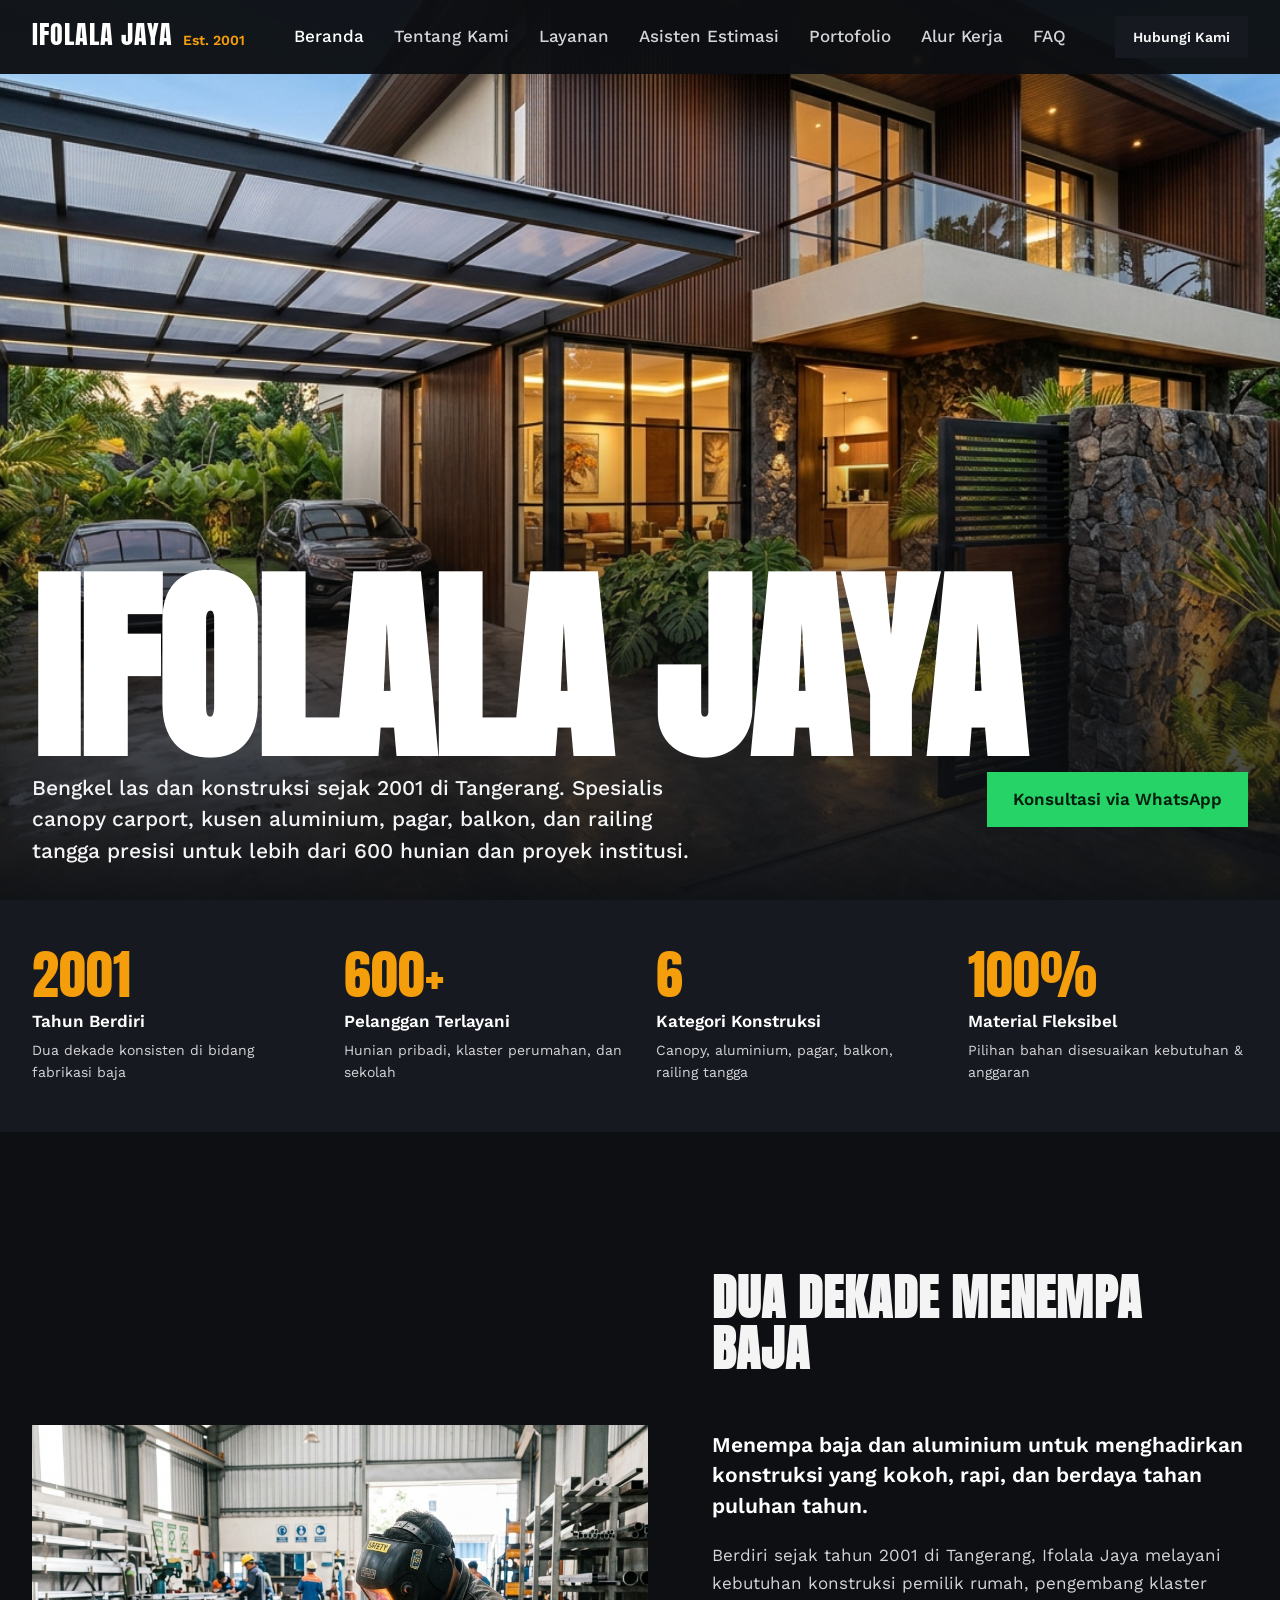
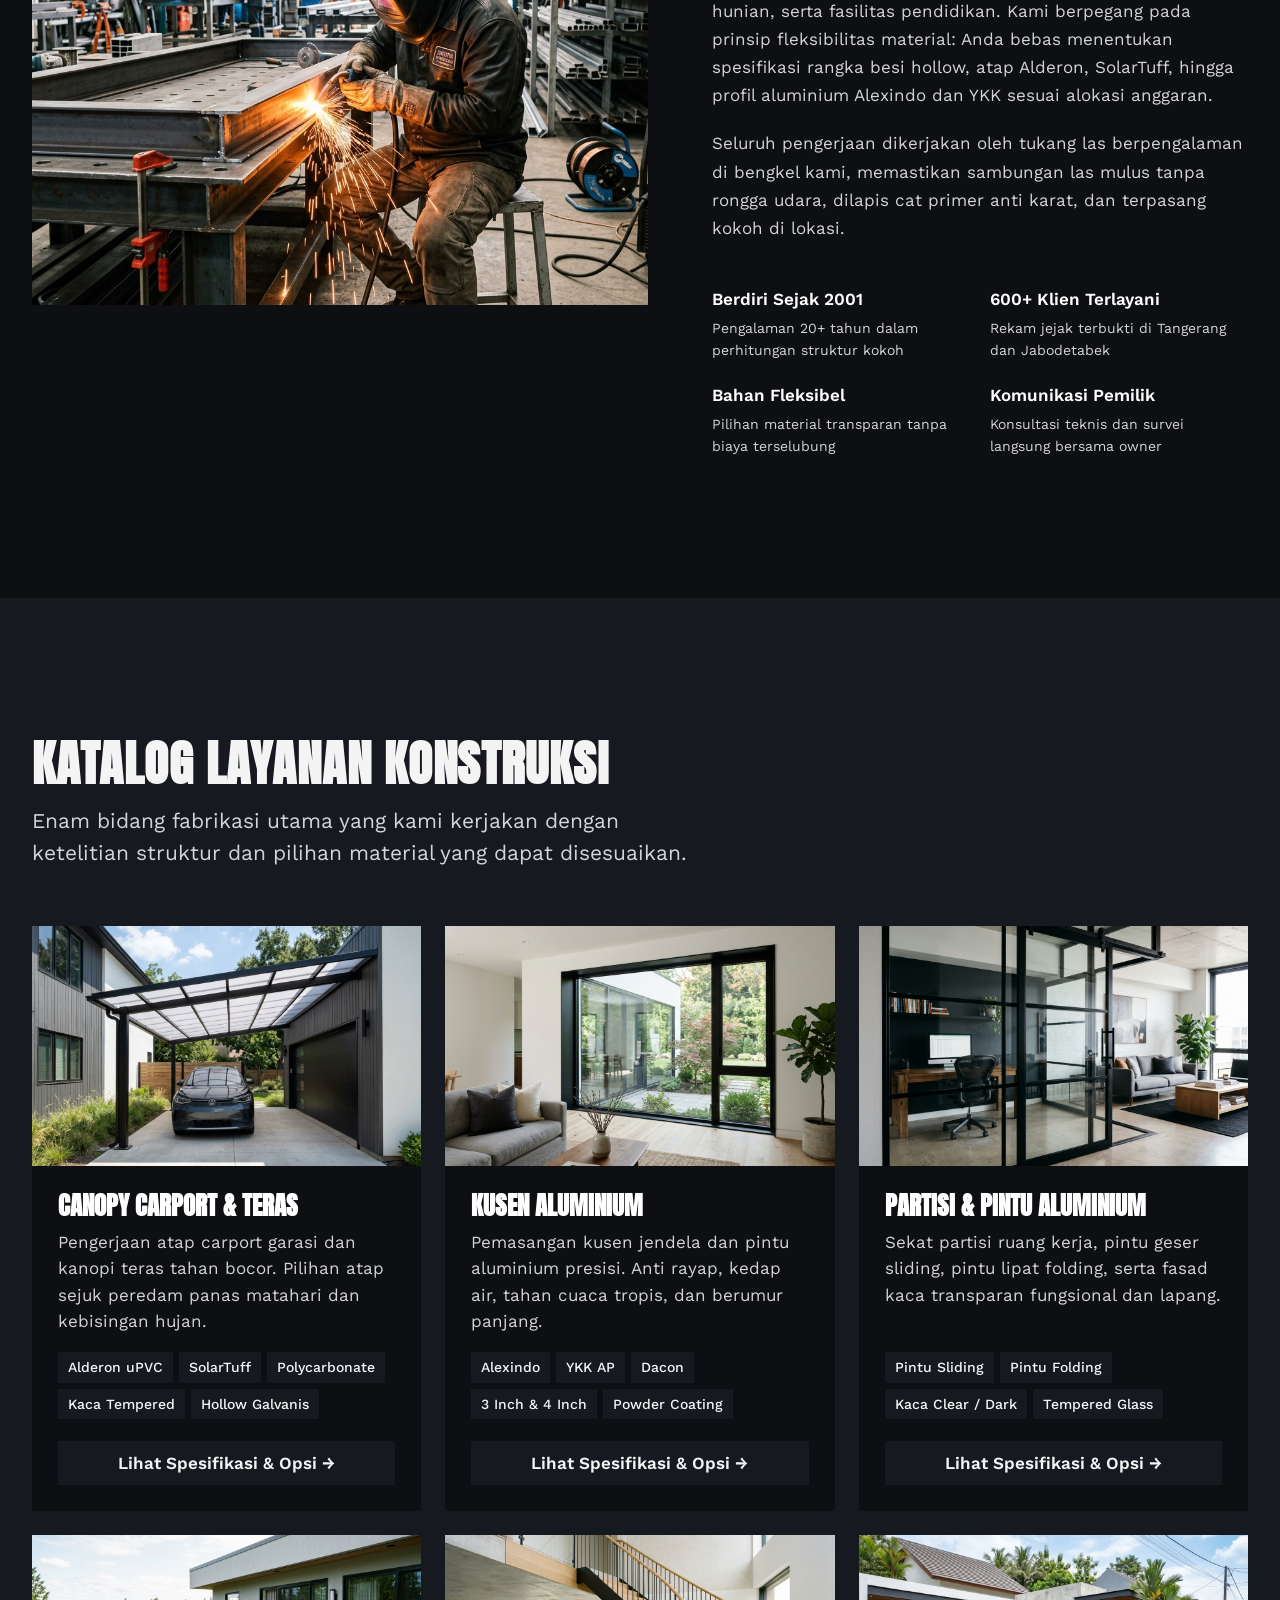
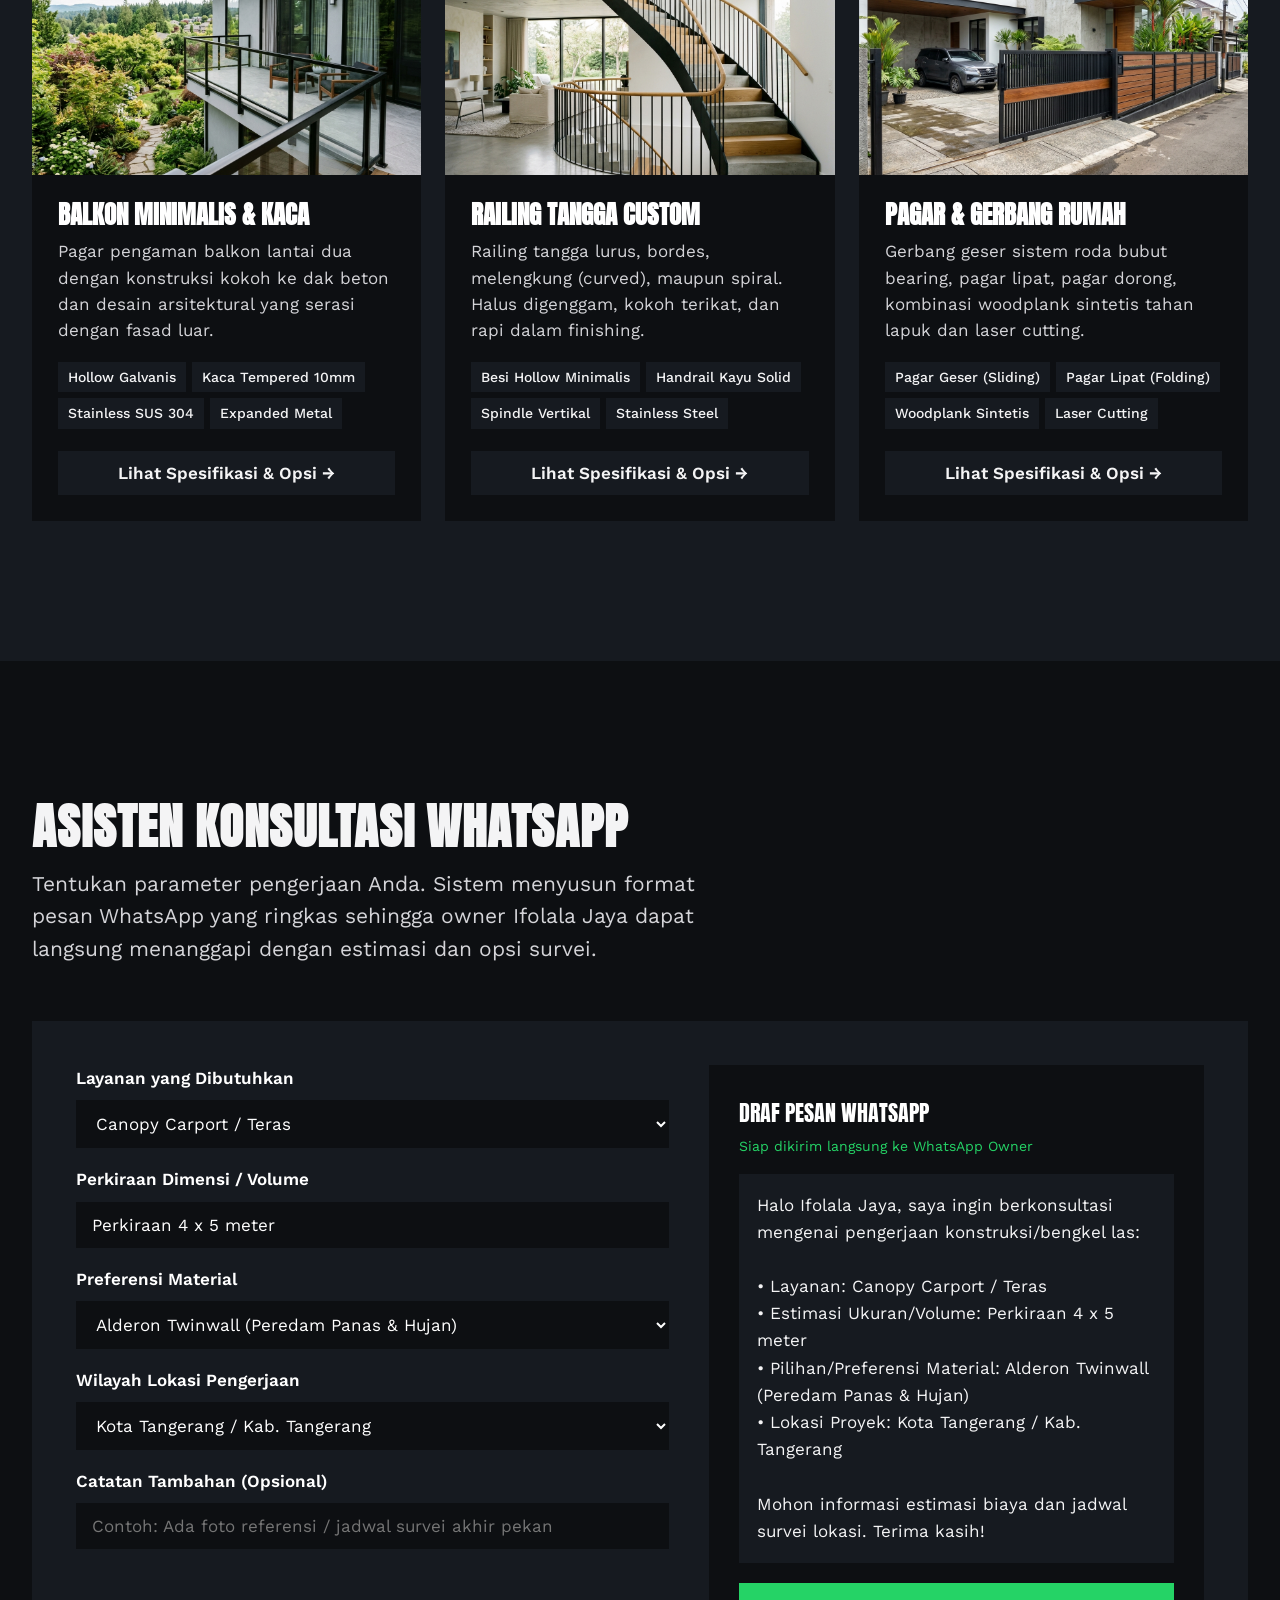
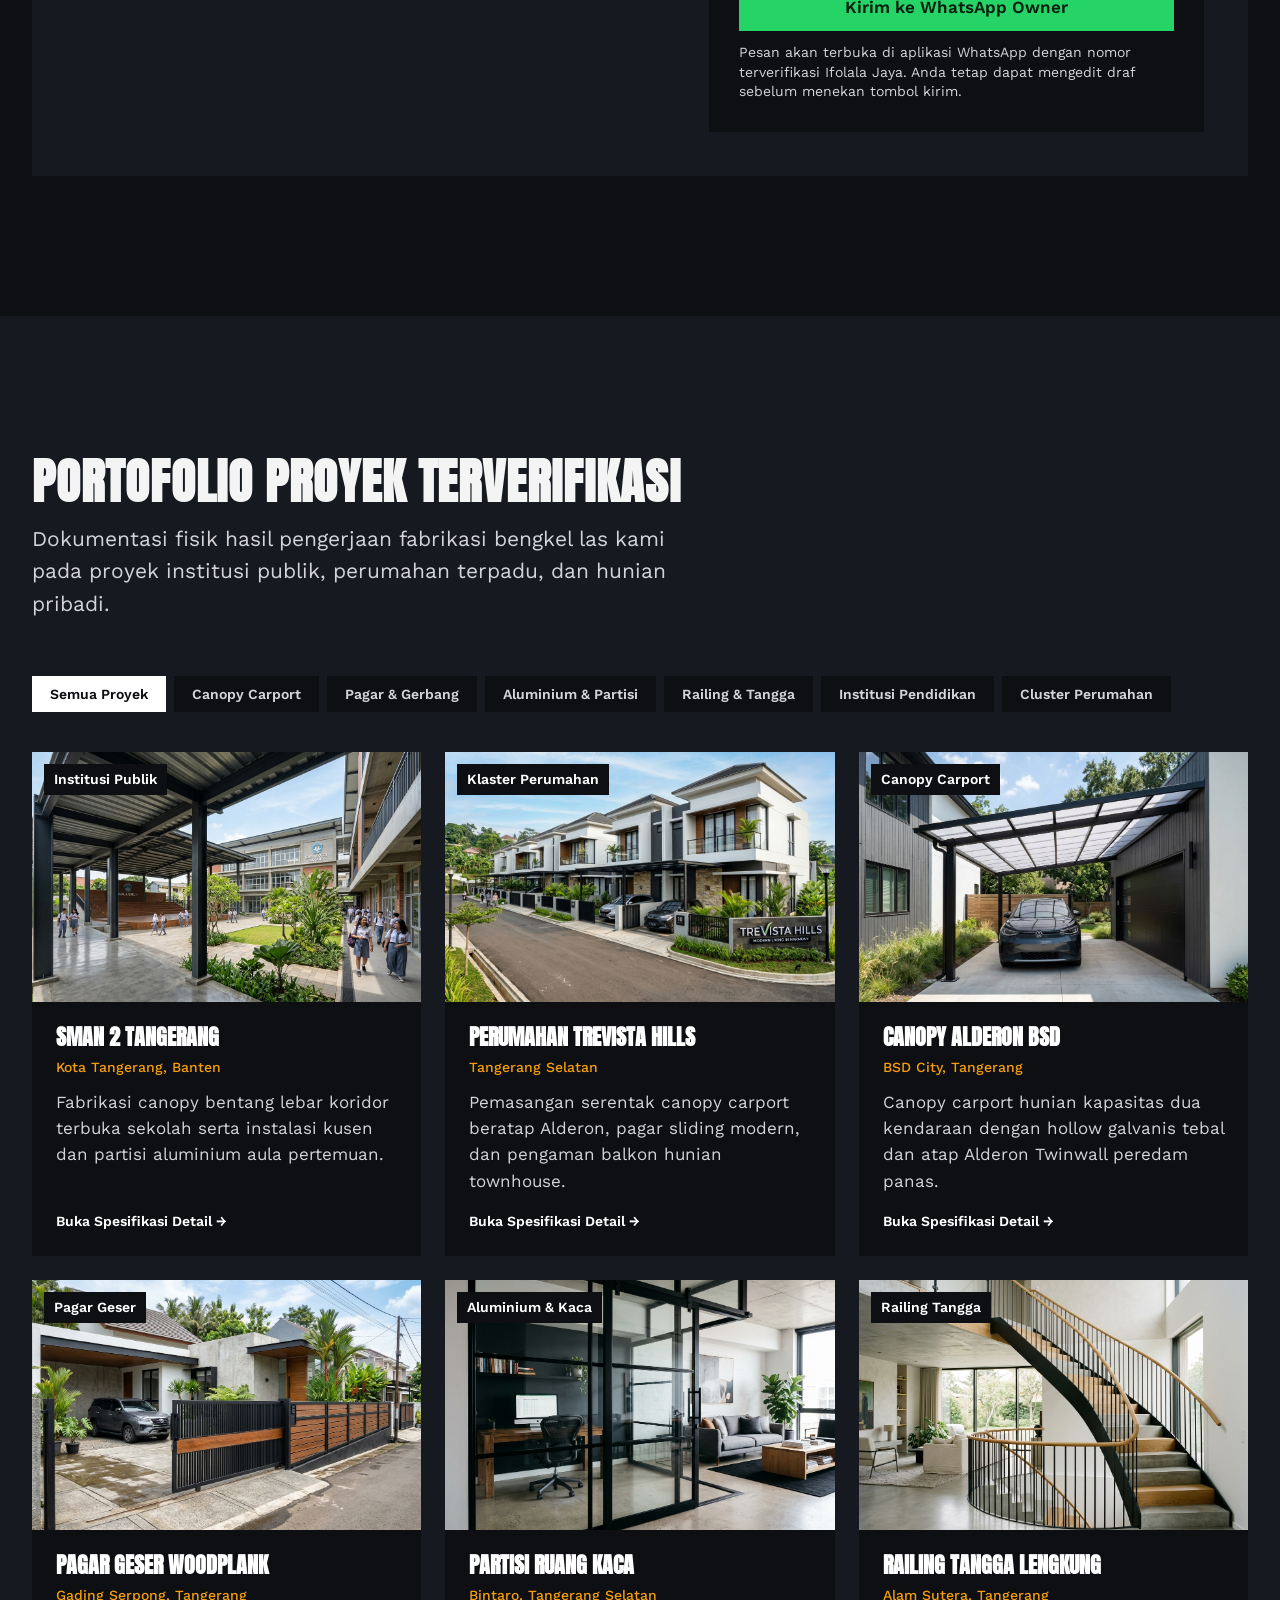
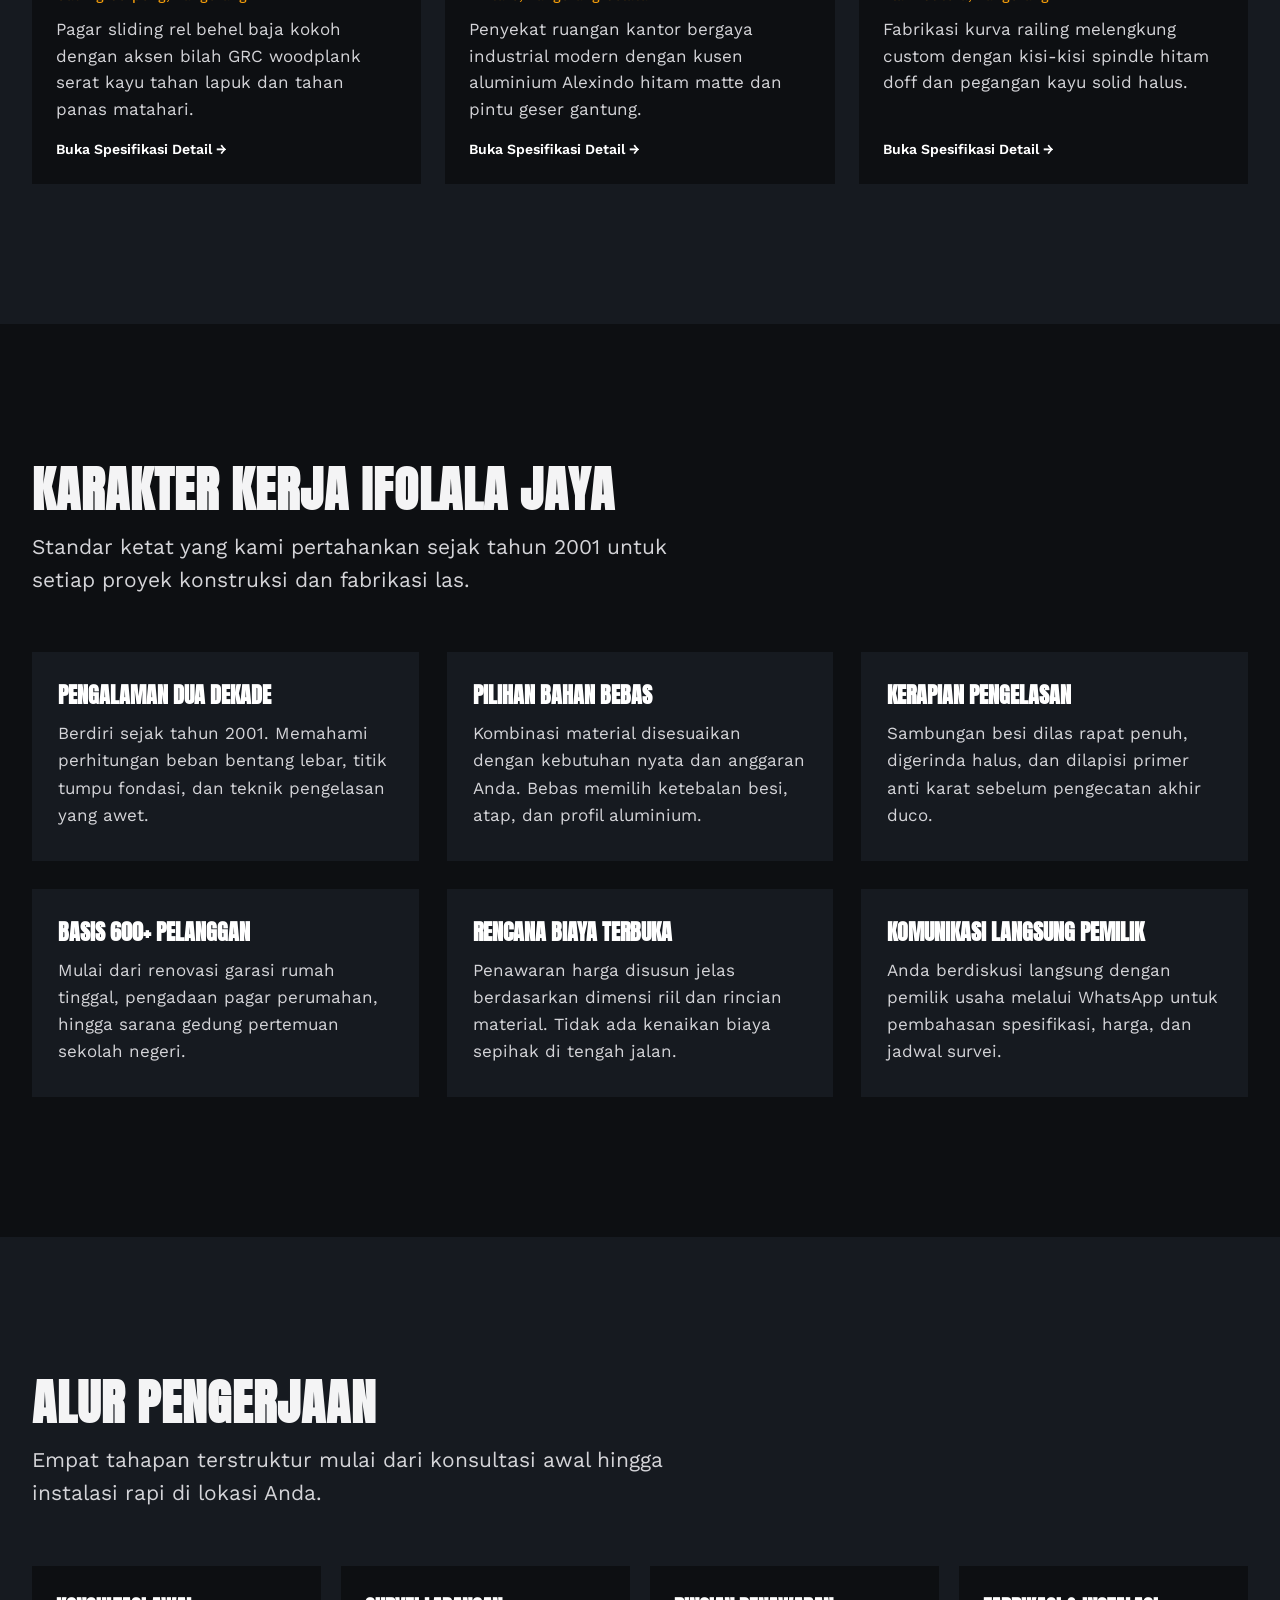
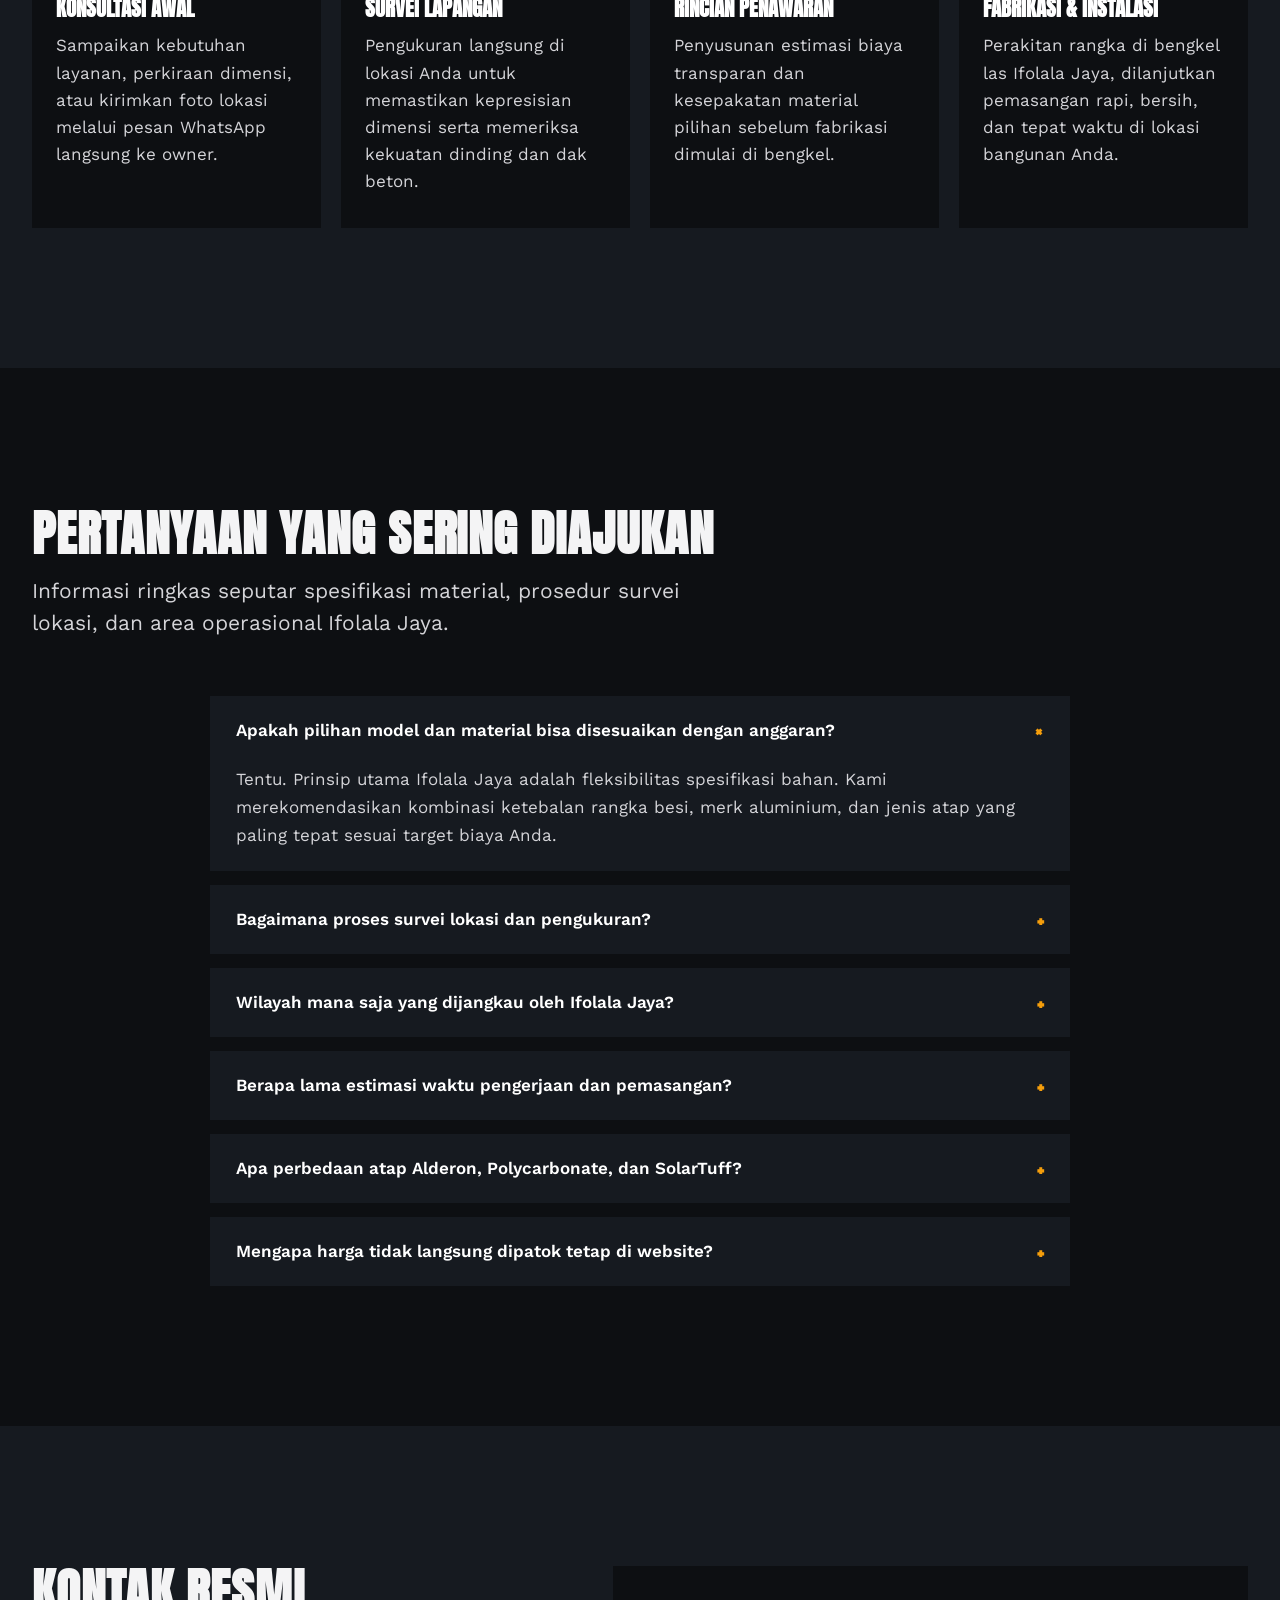
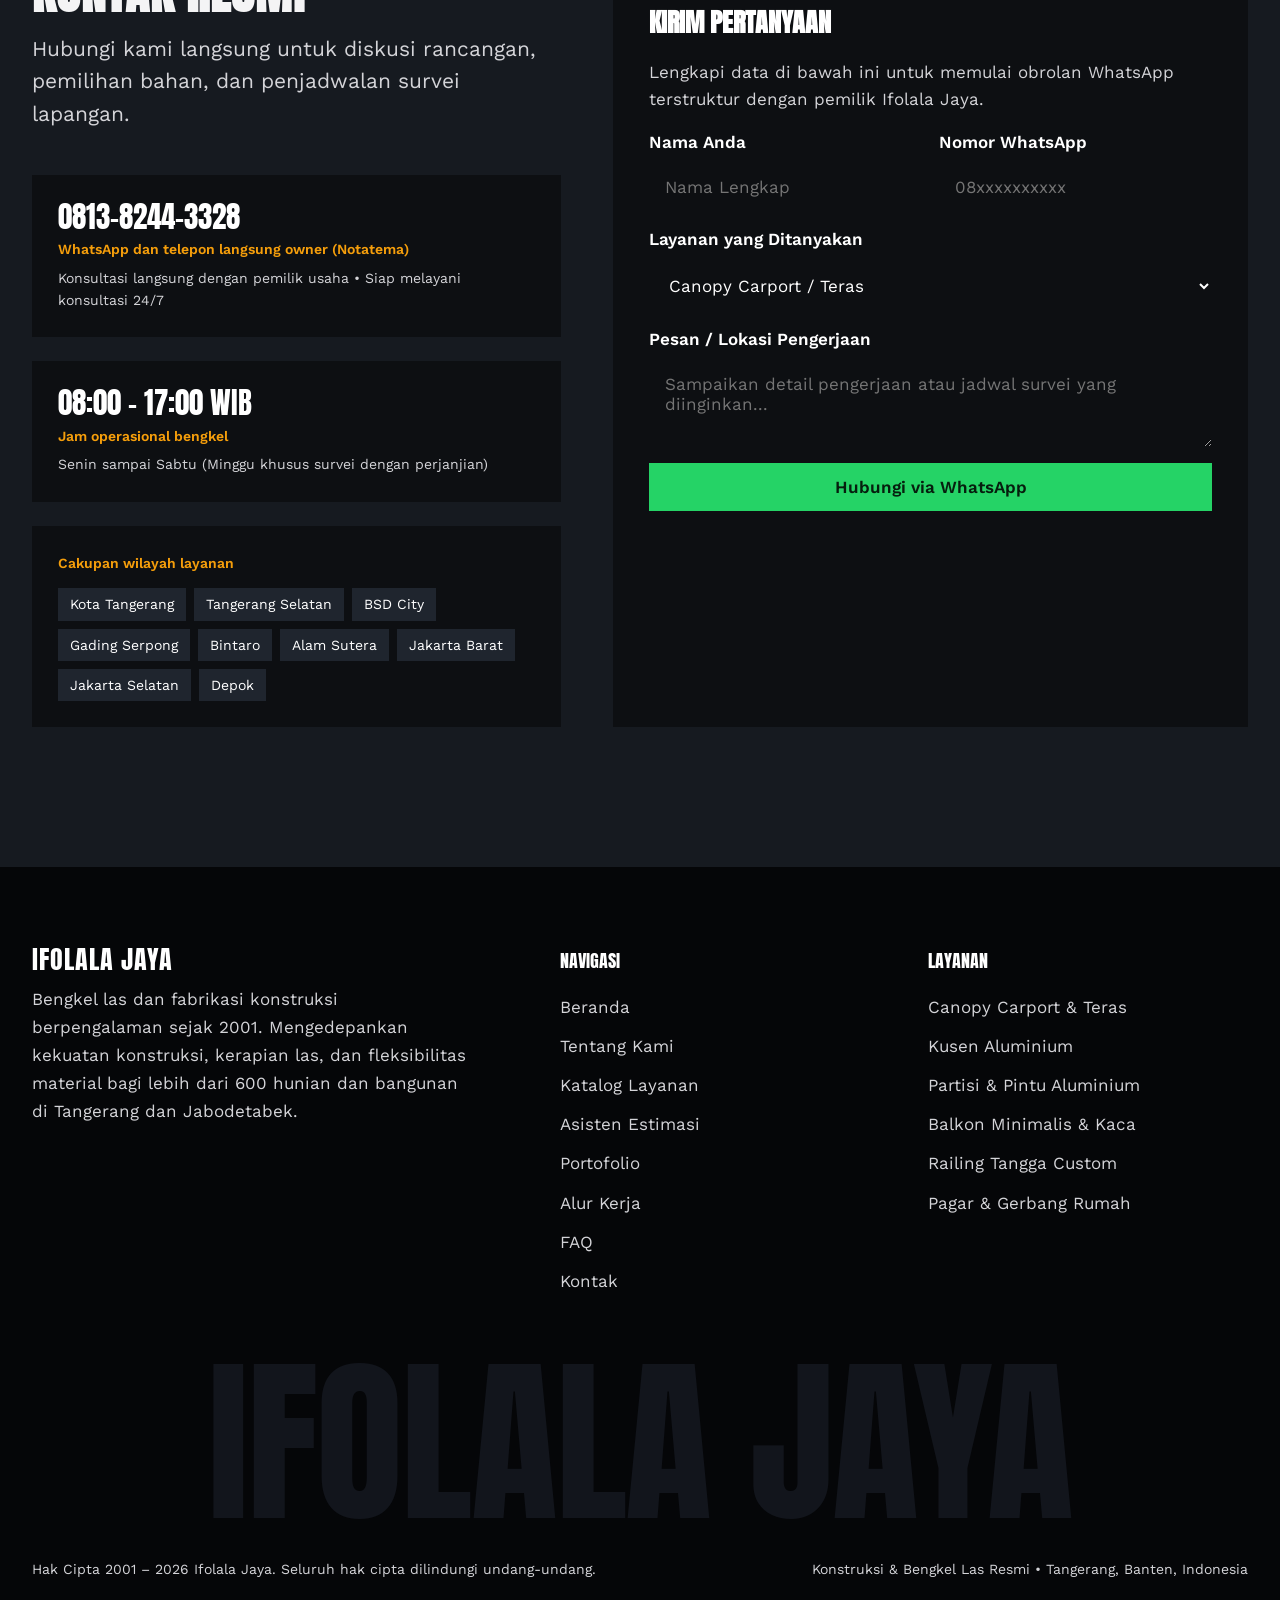
==== index.html @ 875342b7 "initial commit" ====
<!DOCTYPE html>
<html lang="id">
<head>
  <meta charset="UTF-8">
  <meta name="viewport" content="width=device-width, initial-scale=1.0">
  <title>Ifolala Jaya — Jasa Konstruksi & Bengkel Las Profesional sejak 2001</title>
  
  <!-- SEO Meta Tags -->
  <meta name="description" content="Ifolala Jaya: Bengkel las dan konstruksi sejak 2001 di Tangerang dan Jabodetabek. Melayani pembuatan canopy, kusen & partisi aluminium, pagar, balkon, dan railing tangga. 600+ klien puas. Konsultasi WhatsApp langsung ke owner.">
  <meta name="keywords" content="jasa bengkel las, jasa pembuatan canopy, jasa pagar besi, kusen aluminium, partisi aluminium, railing tangga, balkon minimalis, bengkel las tangerang, bengkel las jakarta, canopy alderon, ifolala jaya">
  <meta name="author" content="Ifolala Jaya">
  <meta name="robots" content="index, follow">
  <link rel="canonical" href="https://ifolalajaya.com/">

  <!-- Open Graph -->
  <meta property="og:type" content="website">
  <meta property="og:url" content="https://ifolalajaya.com/">
  <meta property="og:title" content="Ifolala Jaya — Konstruksi & Bengkel Las sejak 2001">
  <meta property="og:description" content="Solusi konstruksi dan bengkel las presisi. Canopy, aluminium, pagar, balkon, & railing tangga. Telah melayani 600+ pelanggan.">
  <meta property="og:image" content="assets/images/hero.jpg">

  <!-- Twitter -->
  <meta property="twitter:card" content="summary_large_image">
  <meta property="twitter:url" content="https://ifolalajaya.com/">
  <meta property="twitter:title" content="Ifolala Jaya — Konstruksi & Bengkel Las">
  <meta property="twitter:description" content="Spesialis Canopy, Aluminium, Pagar, Balkon, & Railing Tangga. Pengalaman 20+ tahun.">
  <meta property="twitter:image" content="assets/images/hero.jpg">

  <!-- Typography & Styles -->
  <link rel="preconnect" href="https://fonts.googleapis.com">
  <link rel="preconnect" href="https://fonts.gstatic.com" crossorigin>
  <link href="https://fonts.googleapis.com/css2?family=Anton&family=Work+Sans:wght@400;500;600;700&display=swap" rel="stylesheet">
  <link rel="stylesheet" href="css/style.css">

  <!-- Structured Data (JSON-LD LocalBusiness) -->
  <script type="application/ld+json">
  {
    "@context": "https://schema.org",
    "@type": "HomeAndConstructionBusiness",
    "name": "Ifolala Jaya",
    "image": "https://ifolalajaya.com/assets/images/hero.jpg",
    "description": "Jasa konstruksi dan fabrikasi bengkel las terpercaya sejak 2001. Spesialis canopy, kusen aluminium, partisi kaca, balkon, railing tangga, dan pagar.",
    "foundingDate": "2001",
    "telephone": "+6281290902001",
    "priceRange": "$$",
    "address": {
      "@type": "PostalAddress",
      "addressLocality": "Tangerang",
      "addressRegion": "Banten",
      "addressCountry": "ID"
    },
    "geo": {
      "@type": "GeoCoordinates",
      "latitude": -6.178306,
      "longitude": 106.631889
    },
    "openingHoursSpecification": [
      {
        "@type": "OpeningHoursSpecification",
        "dayOfWeek": ["Monday", "Tuesday", "Wednesday", "Thursday", "Friday", "Saturday"],
        "opens": "08:00",
        "closes": "17:00"
      }
    ],
    "areaServed": [
      "Tangerang", "Tangerang Selatan", "Jakarta Barat", "Jakarta Selatan", "Depok", "Jabodetabek"
    ],
    "aggregateRating": {
      "@type": "AggregateRating",
      "ratingValue": "4.9",
      "reviewCount": "600"
    }
  }
  </script>
</head>
<body>

  <!-- =================================================================
       HEADER & NAVIGATION
       ================================================================= -->
  <header class="site-header" id="site-header">
    <div class="container header-inner">
      
      <a href="#beranda" class="brand" aria-label="Ifolala Jaya">
        <span class="brand-title">IFOLALA JAYA</span>
        <span class="brand-meta">Est. 2001</span>
      </a>

      <nav class="main-nav" id="main-nav" aria-label="Navigasi Utama">
        <a href="#beranda" class="nav-item active">Beranda</a>
        <a href="#tentang-kami" class="nav-item">Tentang Kami</a>
        <a href="#layanan" class="nav-item">Layanan</a>
        <a href="#kalkulator" class="nav-item">Asisten Estimasi</a>
        <a href="#portofolio" class="nav-item">Portofolio</a>
        <a href="#alur-kerja" class="nav-item">Alur Kerja</a>
        <a href="#faq" class="nav-item">FAQ</a>
        <!-- <a href="#kontak" class="nav-item">Kontak</a> -->
      </nav>

      <div class="nav-actions">
        <a href="#kontak" class="btn btn-surface btn-sm nav-contact-btn">
          Hubungi Kami
        </a>

        <button class="menu-toggle" id="menu-toggle" aria-label="Buka Menu" aria-expanded="false">
          <svg width="24" height="24" viewBox="0 0 24 24" fill="none" stroke="currentColor" stroke-width="2.2" stroke-linecap="round" stroke-linejoin="round">
            <line x1="3" y1="12" x2="21" y2="12"></line>
            <line x1="3" y1="6" x2="21" y2="6"></line>
            <line x1="3" y1="18" x2="21" y2="18"></line>
          </svg>
        </button>
      </div>

    </div>
  </header>

  <!-- =================================================================
       HERO SECTION: THE NAME AS A MONUMENT
       ================================================================= -->
  <section class="hero-stage" id="beranda">
    <div class="hero-background-media">
      <img src="assets/images/hero.jpg" alt="Konstruksi Canopy dan Aluminium Ifolala Jaya" width="1440" height="900">
    </div>
    
    <div class="hero-scrim"></div>

    <div class="container hero-content">
      <h1 class="hero-monument-title">
        IFOLALA JAYA
      </h1>

      <div class="hero-meta-row">
        <p class="hero-statement">
          Bengkel las dan konstruksi sejak 2001 di Tangerang. Spesialis canopy carport, kusen aluminium, pagar, balkon, dan railing tangga presisi untuk lebih dari 600 hunian dan proyek institusi.
        </p>

        <a href="#" class="btn btn-wa" data-wa-trigger data-wa-source="Hero Monument CTA" data-wa-message="Halo Ifolala Jaya, saya ingin konsultasi pengerjaan bengkel las dan konstruksi untuk hunian/bangunan saya.">
          Konsultasi via WhatsApp
        </a>
      </div>
    </div>
  </section>

  <!-- =================================================================
       FACTS STRIP
       ================================================================= -->
  <section class="facts-strip" aria-label="Fakta Pengalaman">
    <div class="container">
      <div class="facts-grid">
        <div class="fact-card">
          <span class="fact-figure" data-target="2001" data-type="year">2001</span>
          <span class="fact-title">Tahun Berdiri</span>
          <span class="fact-note">Dua dekade konsisten di bidang fabrikasi baja</span>
        </div>
        <div class="fact-card">
          <span class="fact-figure" data-target="600" data-suffix="+">600+</span>
          <span class="fact-title">Pelanggan Terlayani</span>
          <span class="fact-note">Hunian pribadi, klaster perumahan, dan sekolah</span>
        </div>
        <div class="fact-card">
          <span class="fact-figure" data-target="6">6</span>
          <span class="fact-title">Kategori Konstruksi</span>
          <span class="fact-note">Canopy, aluminium, pagar, balkon, railing tangga</span>
        </div>
        <div class="fact-card">
          <span class="fact-figure" data-target="100" data-suffix="%">100%</span>
          <span class="fact-title">Material Fleksibel</span>
          <span class="fact-note">Pilihan bahan disesuaikan kebutuhan & anggaran</span>
        </div>
      </div>
    </div>
  </section>

  <!-- =================================================================
       ABOUT US SECTION
       ================================================================= -->
  <section class="about-section section-space" id="tentang-kami">
    <div class="container">
      
      <div class="about-columns">
        <div class="about-photo-wrapper">
          <img src="assets/images/workshop.jpg" alt="Bengkel Las Ifolala Jaya, Tangerang" loading="lazy" width="600" height="480">
        </div>

        <div class="about-text-column">
          <div class="section-head" style="margin-bottom: 20px;">
            <h2 class="section-title">Dua Dekade Menempa Baja</h2>
          </div>

          <p class="lead-paragraph">
            Menempa baja dan aluminium untuk menghadirkan konstruksi yang kokoh, rapi, dan berdaya tahan puluhan tahun.
          </p>

          <p class="body-paragraph">
            Berdiri sejak tahun 2001 di Tangerang, Ifolala Jaya melayani kebutuhan konstruksi pemilik rumah, pengembang klaster hunian, serta fasilitas pendidikan. Kami berpegang pada prinsip fleksibilitas material: Anda bebas menentukan spesifikasi rangka besi hollow, atap Alderon, SolarTuff, hingga profil aluminium Alexindo dan YKK sesuai alokasi anggaran.
          </p>

          <p class="body-paragraph">
            Seluruh pengerjaan dikerjakan oleh tukang las berpengalaman di bengkel kami, memastikan sambungan las mulus tanpa rongga udara, dilapis cat primer anti karat, dan terpasang kokoh di lokasi.
          </p>

          <div class="core-pillars">
            <div class="pillar-item">
              <span class="pillar-name">Berdiri Sejak 2001</span>
              <span class="pillar-desc">Pengalaman 20+ tahun dalam perhitungan struktur kokoh</span>
            </div>
            <div class="pillar-item">
              <span class="pillar-name">600+ Klien Terlayani</span>
              <span class="pillar-desc">Rekam jejak terbukti di Tangerang dan Jabodetabek</span>
            </div>
            <div class="pillar-item">
              <span class="pillar-name">Bahan Fleksibel</span>
              <span class="pillar-desc">Pilihan material transparan tanpa biaya terselubung</span>
            </div>
            <div class="pillar-item">
              <span class="pillar-name">Komunikasi Pemilik</span>
              <span class="pillar-desc">Konsultasi teknis dan survei langsung bersama owner</span>
            </div>
          </div>
        </div>
      </div>

    </div>
  </section>

  <!-- =================================================================
       SERVICES CATALOG: SPECIMEN
       ================================================================= -->
  <section class="services-section section-space" id="layanan">
    <div class="container">
      
      <div class="section-head">
        <h2 class="section-title">Katalog Layanan Konstruksi</h2>
        <p class="section-desc">
          Enam bidang fabrikasi utama yang kami kerjakan dengan ketelitian struktur dan pilihan material yang dapat disesuaikan.
        </p>
      </div>

      <div class="services-grid">
        
        <!-- Service 1: Canopy -->
        <article class="service-unit" id="service-canopy">
          <div class="service-unit-media">
            <img src="assets/images/canopy.jpg" alt="Canopy Carport dan Teras" loading="lazy" width="400" height="240">
          </div>
          <div class="service-unit-content">
            <h3 class="service-unit-title">Canopy Carport & Teras</h3>
            <p class="service-unit-desc">
              Pengerjaan atap carport garasi dan kanopi teras tahan bocor. Pilihan atap sejuk peredam panas matahari dan kebisingan hujan.
            </p>
            <div class="material-list">
              <span class="material-tag">Alderon uPVC</span>
              <span class="material-tag">SolarTuff</span>
              <span class="material-tag">Polycarbonate</span>
              <span class="material-tag">Kaca Tempered</span>
              <span class="material-tag">Hollow Galvanis</span>
            </div>
            <div class="service-unit-actions">
              <button class="btn btn-surface btn-service-full" data-service-detail="canopy">
                Lihat Spesifikasi & Opsi &rarr;
              </button>
            </div>
          </div>
        </article>

        <!-- Service 2: Kusen Aluminium -->
        <article class="service-unit" id="service-kusen">
          <div class="service-unit-media">
            <img src="assets/images/kusen.jpg" alt="Kusen Aluminium Jendela dan Pintu" loading="lazy" width="400" height="240">
          </div>
          <div class="service-unit-content">
            <h3 class="service-unit-title">Kusen Aluminium</h3>
            <p class="service-unit-desc">
              Pemasangan kusen jendela dan pintu aluminium presisi. Anti rayap, kedap air, tahan cuaca tropis, dan berumur panjang.
            </p>
            <div class="material-list">
              <span class="material-tag">Alexindo</span>
              <span class="material-tag">YKK AP</span>
              <span class="material-tag">Dacon</span>
              <span class="material-tag">3 Inch & 4 Inch</span>
              <span class="material-tag">Powder Coating</span>
            </div>
            <div class="service-unit-actions">
              <button class="btn btn-surface btn-service-full" data-service-detail="kusen">
                Lihat Spesifikasi & Opsi &rarr;
              </button>
            </div>
          </div>
        </article>

        <!-- Service 3: Partisi & Pintu Aluminium -->
        <article class="service-unit" id="service-partisi">
          <div class="service-unit-media">
            <img src="assets/images/partisi.jpg" alt="Partisi Ruangan dan Pintu Kaca Aluminium" loading="lazy" width="400" height="240">
          </div>
          <div class="service-unit-content">
            <h3 class="service-unit-title">Partisi & Pintu Aluminium</h3>
            <p class="service-unit-desc">
              Sekat partisi ruang kerja, pintu geser sliding, pintu lipat folding, serta fasad kaca transparan fungsional dan lapang.
            </p>
            <div class="material-list">
              <span class="material-tag">Pintu Sliding</span>
              <span class="material-tag">Pintu Folding</span>
              <span class="material-tag">Kaca Clear / Dark</span>
              <span class="material-tag">Tempered Glass</span>
            </div>
            <div class="service-unit-actions">
              <button class="btn btn-surface btn-service-full" data-service-detail="partisi">
                Lihat Spesifikasi & Opsi &rarr;
              </button>
            </div>
          </div>
        </article>

        <!-- Service 4: Balkon -->
        <article class="service-unit" id="service-balkon">
          <div class="service-unit-media">
            <img src="assets/images/balkon.jpg" alt="Pagar Balkon Pengaman Lantai Atas" loading="lazy" width="400" height="240">
          </div>
          <div class="service-unit-content">
            <h3 class="service-unit-title">Balkon Minimalis & Kaca</h3>
            <p class="service-unit-desc">
              Pagar pengaman balkon lantai dua dengan konstruksi kokoh ke dak beton dan desain arsitektural yang serasi dengan fasad luar.
            </p>
            <div class="material-list">
              <span class="material-tag">Hollow Galvanis</span>
              <span class="material-tag">Kaca Tempered 10mm</span>
              <span class="material-tag">Stainless SUS 304</span>
              <span class="material-tag">Expanded Metal</span>
            </div>
            <div class="service-unit-actions">
              <button class="btn btn-surface btn-service-full" data-service-detail="balkon">
                Lihat Spesifikasi & Opsi &rarr;
              </button>
            </div>
          </div>
        </article>

        <!-- Service 5: Railing Tangga -->
        <article class="service-unit" id="service-railing">
          <div class="service-unit-media">
            <img src="assets/images/railing.jpg" alt="Railing Tangga Custom Besi dan Kayu" loading="lazy" width="400" height="240">
          </div>
          <div class="service-unit-content">
            <h3 class="service-unit-title">Railing Tangga Custom</h3>
            <p class="service-unit-desc">
              Railing tangga lurus, bordes, melengkung (curved), maupun spiral. Halus digenggam, kokoh terikat, dan rapi dalam finishing.
            </p>
            <div class="material-list">
              <span class="material-tag">Besi Hollow Minimalis</span>
              <span class="material-tag">Handrail Kayu Solid</span>
              <span class="material-tag">Spindle Vertikal</span>
              <span class="material-tag">Stainless Steel</span>
            </div>
            <div class="service-unit-actions">
              <button class="btn btn-surface btn-service-full" data-service-detail="railing">
                Lihat Spesifikasi & Opsi &rarr;
              </button>
            </div>
          </div>
        </article>

        <!-- Service 6: Pagar -->
        <article class="service-unit" id="service-pagar">
          <div class="service-unit-media">
            <img src="assets/images/pagar.jpg" alt="Pagar Geser dan Gerbang Rumah" loading="lazy" width="400" height="240">
          </div>
          <div class="service-unit-content">
            <h3 class="service-unit-title">Pagar & Gerbang Rumah</h3>
            <p class="service-unit-desc">
              Gerbang geser sistem roda bubut bearing, pagar lipat, pagar dorong, kombinasi woodplank sintetis tahan lapuk dan laser cutting.
            </p>
            <div class="material-list">
              <span class="material-tag">Pagar Geser (Sliding)</span>
              <span class="material-tag">Pagar Lipat (Folding)</span>
              <span class="material-tag">Woodplank Sintetis</span>
              <span class="material-tag">Laser Cutting</span>
            </div>
            <div class="service-unit-actions">
              <button class="btn btn-surface btn-service-full" data-service-detail="pagar">
                Lihat Spesifikasi & Opsi &rarr;
              </button>
            </div>
          </div>
        </article>

      </div>

    </div>
  </section>

  <!-- =================================================================
       INTERACTIVE ESTIMATOR
       ================================================================= -->
  <section class="estimator-section section-space" id="kalkulator">
    <div class="container">
      
      <div class="section-head">
        <h2 class="section-title">Asisten Konsultasi WhatsApp</h2>
        <p class="section-desc">
          Tentukan parameter pengerjaan Anda. Sistem menyusun format pesan WhatsApp yang ringkas sehingga owner Ifolala Jaya dapat langsung menanggapi dengan estimasi dan opsi survei.
        </p>
      </div>

      <div class="estimator-layout">
        
        <form class="estimator-form" onsubmit="return false;">
          <div class="field-group">
            <label for="calc-service" class="field-label">Layanan yang Dibutuhkan</label>
            <select id="calc-service" class="field-control">
              <option value="Canopy Carport / Teras">Canopy Carport / Teras</option>
              <option value="Kusen Aluminium Jendela & Pintu">Kusen Aluminium Jendela & Pintu</option>
              <option value="Partisi & Pintu Kaca Aluminium">Partisi & Pintu Kaca Aluminium</option>
              <option value="Pagar Rumah & Gerbang">Pagar Rumah & Gerbang</option>
              <option value="Balkon Pengaman Lantai 2">Balkon Pengaman Lantai 2</option>
              <option value="Railing Tangga Custom">Railing Tangga Custom</option>
              <option value="Paket Konstruksi Keseluruhan">Paket Konstruksi Keseluruhan</option>
            </select>
          </div>

          <div class="field-group">
            <label for="calc-size" class="field-label">Perkiraan Dimensi / Volume</label>
            <input type="text" id="calc-size" class="field-control" value="Perkiraan 4 x 5 meter" placeholder="Contoh: 4x5 meter, atau 8 meter lari">
          </div>

          <div class="field-group">
            <label for="calc-material" class="field-label">Preferensi Material</label>
            <select id="calc-material" class="field-control">
              <option value="Alderon Twinwall (Peredam Panas & Hujan)">Alderon Twinwall (Peredam Panas & Hujan)</option>
              <option value="SolarTuff / Polycarbonate Translucent">SolarTuff / Polycarbonate Translucent</option>
              <option value="Kaca Tempered">Kaca Tempered</option>
              <option value="Aluminium Alexindo / YKK Powder Coating">Aluminium Alexindo / YKK Powder Coating</option>
              <option value="Besi Galvanis Minimalis + Woodplank GRC">Besi Galvanis Minimalis + Woodplank GRC</option>
              <option value="Stainless Steel SUS 304">Stainless Steel SUS 304</option>
              <option value="Butuh Rekomendasi Owner Saat Survei">Butuh Rekomendasi Owner Saat Survei</option>
            </select>
          </div>

          <div class="field-group">
            <label for="calc-location" class="field-label">Wilayah Lokasi Pengerjaan</label>
            <select id="calc-location" class="field-control">
              <option value="Kota Tangerang / Kab. Tangerang">Kota Tangerang / Kab. Tangerang</option>
              <option value="Tangerang Selatan (BSD, Serpong, Bintaro)">Tangerang Selatan (BSD, Serpong, Bintaro)</option>
              <option value="Jakarta Barat">Jakarta Barat</option>
              <option value="Jakarta Selatan">Jakarta Selatan</option>
              <option value="Depok & Sekitarnya">Depok & Sekitarnya</option>
              <option value="Bekasi / Bogor">Bekasi / Bogor</option>
            </select>
          </div>

          <div class="field-group">
            <label for="calc-note" class="field-label">Catatan Tambahan (Opsional)</label>
            <input type="text" id="calc-note" class="field-control" placeholder="Contoh: Ada foto referensi / jadwal survei akhir pekan">
          </div>
        </form>

        <div class="estimator-preview-box">
          <div>
            <div class="preview-heading">Draf Pesan WhatsApp</div>
            <div class="preview-subtext">Siap dikirim langsung ke WhatsApp Owner</div>

            <div class="preview-text-block" id="calc-preview-text">
              Memuat format pesan konsultasi...
            </div>
          </div>

          <div>
            <button id="calc-send-btn" class="btn btn-wa" style="width: 100%;">
              Kirim ke WhatsApp Owner
            </button>
            <p class="preview-disclaimer">
              Pesan akan terbuka di aplikasi WhatsApp dengan nomor terverifikasi Ifolala Jaya. Anda tetap dapat mengedit draf sebelum menekan tombol kirim.
            </p>
          </div>
        </div>

      </div>

    </div>
  </section>

  <!-- =================================================================
       PORTFOLIO: VERIFIED PROJECTS
       ================================================================= -->
  <section class="portfolio-section section-space" id="portofolio">
    <div class="container">
      
      <div class="section-head">
        <h2 class="section-title">Portofolio Proyek Terverifikasi</h2>
        <p class="section-desc">
          Dokumentasi fisik hasil pengerjaan fabrikasi bengkel las kami pada proyek institusi publik, perumahan terpadu, dan hunian pribadi.
        </p>
      </div>

      <div class="portfolio-filter-row" role="tablist">
        <button class="filter-button active" data-filter="all">Semua Proyek</button>
        <button class="filter-button" data-filter="canopy">Canopy Carport</button>
        <button class="filter-button" data-filter="pagar">Pagar & Gerbang</button>
        <button class="filter-button" data-filter="aluminium">Aluminium & Partisi</button>
        <button class="filter-button" data-filter="railing">Railing & Tangga</button>
        <button class="filter-button" data-filter="institusi">Institusi Pendidikan</button>
        <button class="filter-button" data-filter="perumahan">Cluster Perumahan</button>
      </div>

      <div class="portfolio-grid">
        
        <!-- Project 1: SMAN 2 Tangerang -->
        <article class="project-item" data-category="institusi" data-project-id="sman2">
          <div class="project-media">
            <img src="assets/images/proyek-sman2.jpg" alt="Proyek SMAN 2 Tangerang" loading="lazy" width="400" height="260">
            <span class="project-label-tag">Institusi Publik</span>
          </div>
          <div class="project-content">
            <h3 class="project-name">SMAN 2 Tangerang</h3>
            <div class="project-place">Kota Tangerang, Banten</div>
            <p class="project-summary">
              Fabrikasi canopy bentang lebar koridor terbuka sekolah serta instalasi kusen dan partisi aluminium aula pertemuan.
            </p>
            <span class="project-action-link">Buka Spesifikasi Detail &rarr;</span>
          </div>
        </article>

        <!-- Project 2: Trevista Hills -->
        <article class="project-item" data-category="perumahan" data-project-id="trevista">
          <div class="project-media">
            <img src="assets/images/proyek-trevista.jpg" alt="Perumahan Trevista Hills" loading="lazy" width="400" height="260">
            <span class="project-label-tag">Klaster Perumahan</span>
          </div>
          <div class="project-content">
            <h3 class="project-name">Perumahan Trevista Hills</h3>
            <div class="project-place">Tangerang Selatan</div>
            <p class="project-summary">
              Pemasangan serentak canopy carport beratap Alderon, pagar sliding modern, dan pengaman balkon hunian townhouse.
            </p>
            <span class="project-action-link">Buka Spesifikasi Detail &rarr;</span>
          </div>
        </article>

        <!-- Project 3: BSD City -->
        <article class="project-item" data-category="canopy" data-project-id="canopy-modern">
          <div class="project-media">
            <img src="assets/images/canopy.jpg" alt="Canopy Carport Alderon BSD City" loading="lazy" width="400" height="260">
            <span class="project-label-tag">Canopy Carport</span>
          </div>
          <div class="project-content">
            <h3 class="project-name">Canopy Alderon BSD</h3>
            <div class="project-place">BSD City, Tangerang</div>
            <p class="project-summary">
              Canopy carport hunian kapasitas dua kendaraan dengan hollow galvanis tebal dan atap Alderon Twinwall peredam panas.
            </p>
            <span class="project-action-link">Buka Spesifikasi Detail &rarr;</span>
          </div>
        </article>

        <!-- Project 4: Pagar Woodplank Gading Serpong -->
        <article class="project-item" data-category="pagar" data-project-id="pagar-woodplank">
          <div class="project-media">
            <img src="assets/images/pagar.jpg" alt="Pagar Woodplank Gading Serpong" loading="lazy" width="400" height="260">
            <span class="project-label-tag">Pagar Geser</span>
          </div>
          <div class="project-content">
            <h3 class="project-name">Pagar Geser Woodplank</h3>
            <div class="project-place">Gading Serpong, Tangerang</div>
            <p class="project-summary">
              Pagar sliding rel behel baja kokoh dengan aksen bilah GRC woodplank serat kayu tahan lapuk dan tahan panas matahari.
            </p>
            <span class="project-action-link">Buka Spesifikasi Detail &rarr;</span>
          </div>
        </article>

        <!-- Project 5: Partisi Aluminium Bintaro -->
        <article class="project-item" data-category="aluminium" data-project-id="partisi-kantor">
          <div class="project-media">
            <img src="assets/images/partisi.jpg" alt="Partisi Aluminium Kaca Bintaro" loading="lazy" width="400" height="260">
            <span class="project-label-tag">Aluminium & Kaca</span>
          </div>
          <div class="project-content">
            <h3 class="project-name">Partisi Ruang Kaca</h3>
            <div class="project-place">Bintaro, Tangerang Selatan</div>
            <p class="project-summary">
              Penyekat ruangan kantor bergaya industrial modern dengan kusen aluminium Alexindo hitam matte dan pintu geser gantung.
            </p>
            <span class="project-action-link">Buka Spesifikasi Detail &rarr;</span>
          </div>
        </article>

        <!-- Project 6: Railing Tangga Alam Sutera -->
        <article class="project-item" data-category="railing" data-project-id="railing-tangga-mewah">
          <div class="project-media">
            <img src="assets/images/railing.jpg" alt="Railing Tangga Lengkung Alam Sutera" loading="lazy" width="400" height="260">
            <span class="project-label-tag">Railing Tangga</span>
          </div>
          <div class="project-content">
            <h3 class="project-name">Railing Tangga Lengkung</h3>
            <div class="project-place">Alam Sutera, Tangerang</div>
            <p class="project-summary">
              Fabrikasi kurva railing melengkung custom dengan kisi-kisi spindle hitam doff dan pegangan kayu solid halus.
            </p>
            <span class="project-action-link">Buka Spesifikasi Detail &rarr;</span>
          </div>
        </article>

      </div>

    </div>
  </section>

  <!-- =================================================================
       WHY IFOLALA JAYA
       ================================================================= -->
  <section class="why-section section-space">
    <div class="container">
      
      <div class="section-head">
        <h2 class="section-title">Karakter Kerja Ifolala Jaya</h2>
        <p class="section-desc">
          Standar ketat yang kami pertahankan sejak tahun 2001 untuk setiap proyek konstruksi dan fabrikasi las.
        </p>
      </div>

      <div class="why-grid">
        <div class="why-column">
          <h3 class="why-column-title">Pengalaman Dua Dekade</h3>
          <p class="why-column-text">
            Berdiri sejak tahun 2001. Memahami perhitungan beban bentang lebar, titik tumpu fondasi, dan teknik pengelasan yang awet.
          </p>
        </div>

        <div class="why-column">
          <h3 class="why-column-title">Pilihan Bahan Bebas</h3>
          <p class="why-column-text">
            Kombinasi material disesuaikan dengan kebutuhan nyata dan anggaran Anda. Bebas memilih ketebalan besi, atap, dan profil aluminium.
          </p>
        </div>

        <div class="why-column">
          <h3 class="why-column-title">Kerapian Pengelasan</h3>
          <p class="why-column-text">
            Sambungan besi dilas rapat penuh, digerinda halus, dan dilapisi primer anti karat sebelum pengecatan akhir duco.
          </p>
        </div>

        <div class="why-column">
          <h3 class="why-column-title">Basis 600+ Pelanggan</h3>
          <p class="why-column-text">
            Mulai dari renovasi garasi rumah tinggal, pengadaan pagar perumahan, hingga sarana gedung pertemuan sekolah negeri.
          </p>
        </div>

        <div class="why-column">
          <h3 class="why-column-title">Rencana Biaya Terbuka</h3>
          <p class="why-column-text">
            Penawaran harga disusun jelas berdasarkan dimensi riil dan rincian material. Tidak ada kenaikan biaya sepihak di tengah jalan.
          </p>
        </div>

        <div class="why-column">
          <h3 class="why-column-title">Komunikasi Langsung Pemilik</h3>
          <p class="why-column-text">
            Anda berdiskusi langsung dengan pemilik usaha melalui WhatsApp untuk pembahasan spesifikasi, harga, dan jadwal survei.
          </p>
        </div>
      </div>

    </div>
  </section>

  <!-- =================================================================
       WORKFLOW
       ================================================================= -->
  <section class="workflow-section section-space" id="alur-kerja">
    <div class="container">
      
      <div class="section-head">
        <h2 class="section-title">Alur Pengerjaan</h2>
        <p class="section-desc">
          Empat tahapan terstruktur mulai dari konsultasi awal hingga instalasi rapi di lokasi Anda.
        </p>
      </div>

      <div class="workflow-grid">
        <div class="stage-unit">
          <h3 class="stage-name">Konsultasi Awal</h3>
          <p class="stage-detail">
            Sampaikan kebutuhan layanan, perkiraan dimensi, atau kirimkan foto lokasi melalui pesan WhatsApp langsung ke owner.
          </p>
        </div>

        <div class="stage-unit">
          <h3 class="stage-name">Survei Lapangan</h3>
          <p class="stage-detail">
            Pengukuran langsung di lokasi Anda untuk memastikan kepresisian dimensi serta memeriksa kekuatan dinding dan dak beton.
          </p>
        </div>

        <div class="stage-unit">
          <h3 class="stage-name">Rincian Penawaran</h3>
          <p class="stage-detail">
            Penyusunan estimasi biaya transparan dan kesepakatan material pilihan sebelum fabrikasi dimulai di bengkel.
          </p>
        </div>

        <div class="stage-unit">
          <h3 class="stage-name">Fabrikasi & Instalasi</h3>
          <p class="stage-detail">
            Perakitan rangka di bengkel las Ifolala Jaya, dilanjutkan pemasangan rapi, bersih, dan tepat waktu di lokasi bangunan Anda.
          </p>
        </div>
      </div>

    </div>
  </section>

  <!-- =================================================================
       FAQ
       ================================================================= -->
  <section class="faq-section section-space" id="faq">
    <div class="container">
      
      <div class="section-head">
        <h2 class="section-title">Pertanyaan yang Sering Diajukan</h2>
        <p class="section-desc">
          Informasi ringkas seputar spesifikasi material, prosedur survei lokasi, dan area operasional Ifolala Jaya.
        </p>
      </div>

      <div class="faq-list">
        
        <div class="faq-entry active">
          <button class="faq-toggle" type="button">
            <span>Apakah pilihan model dan material bisa disesuaikan dengan anggaran?</span>
            <span class="faq-chevron">+</span>
          </button>
          <div class="faq-content" style="max-height: 200px;">
            <div class="faq-body">
              Tentu. Prinsip utama Ifolala Jaya adalah fleksibilitas spesifikasi bahan. Kami merekomendasikan kombinasi ketebalan rangka besi, merk aluminium, dan jenis atap yang paling tepat sesuai target biaya Anda.
            </div>
          </div>
        </div>

        <div class="faq-entry">
          <button class="faq-toggle" type="button">
            <span>Bagaimana proses survei lokasi dan pengukuran?</span>
            <span class="faq-chevron">+</span>
          </button>
          <div class="faq-content">
            <div class="faq-body">
              Setelah konsultasi awal via WhatsApp dan estimasi kasaran disetujui, kami menjadwalkan kunjungan survei ke lokasi Anda untuk pengukuran presisi dan pengecekan teknis bidang pasang.
            </div>
          </div>
        </div>

        <div class="faq-entry">
          <button class="faq-toggle" type="button">
            <span>Wilayah mana saja yang dijangkau oleh Ifolala Jaya?</span>
            <span class="faq-chevron">+</span>
          </button>
          <div class="faq-content">
            <div class="faq-body">
              Operasional kami berbasis di Tangerang dan melayani seluruh kawasan Jabodetabek: Kota Tangerang, Tangerang Selatan (BSD, Serpong, Bintaro, Ciputat), Jakarta Barat, Jakarta Selatan, Depok, dan sekitarnya.
            </div>
          </div>
        </div>

        <div class="faq-entry">
          <button class="faq-toggle" type="button">
            <span>Berapa lama estimasi waktu pengerjaan dan pemasangan?</span>
            <span class="faq-chevron">+</span>
          </button>
          <div class="faq-content">
            <div class="faq-body">
              Tergantung volume pengerjaan. Untuk canopy atau pagar hunian standar, waktu fabrikasi di bengkel memakan waktu 4–8 hari kerja, sedangkan instalasi di lokasi biasanya hanya memerlukan 1–2 hari kerja.
            </div>
          </div>
        </div>

        <div class="faq-entry">
          <button class="faq-toggle" type="button">
            <span>Apa perbedaan atap Alderon, Polycarbonate, dan SolarTuff?</span>
            <span class="faq-chevron">+</span>
          </button>
          <div class="faq-content">
            <div class="faq-body">
              <strong>Alderon (uPVC):</strong> Rongga ganda peredam panas matahari dan kebisingan hujan lebat yang sangat efektif dan tahan lama.<br>
              <strong>SolarTuff:</strong> Lembaran polikarbonat bergelombang berdaya tembus cahaya tinggi namun menahan sinar UV. Cocok untuk area yang membutuhkan cahaya alami.<br>
              <strong>Polycarbonate:</strong> Lembaran transparan/semi-transparan ekonomis dengan banyak pilihan warna.
            </div>
          </div>
        </div>

        <div class="faq-entry">
          <button class="faq-toggle" type="button">
            <span>Mengapa harga tidak langsung dipatok tetap di website?</span>
            <span class="faq-chevron">+</span>
          </button>
          <div class="faq-content">
            <div class="faq-body">
              Konstruksi bengkel las bersifat kustom. Biaya dipengaruhi oleh ketebalan besi hollow, merk aluminium yang dipilih, tipe atap, dan tingkat kesulitan bidang pasang. Melalui WhatsApp, Anda memperoleh angka penawaran yang adil dan akurat sesuai kebutuhan nyata.
            </div>
          </div>
        </div>

      </div>

    </div>
  </section>

  <!-- =================================================================
       CONTACT & AREA COVERAGE
       ================================================================= -->
  <section class="contact-section section-space" id="kontak">
    <div class="container">
      
      <div class="contact-layout">
        
        <div class="contact-info-col">
          <div class="section-head" style="margin-bottom: 20px;">
            <h2 class="section-title">Kontak Resmi</h2>
            <p class="section-desc">
              Hubungi kami langsung untuk diskusi rancangan, pemilihan bahan, dan penjadwalan survei lapangan.
            </p>
          </div>

          <div class="contact-card-flat">
            <p class="contact-val-large">0813-8244-3328</p>
            <p class="contact-label">WhatsApp dan telepon langsung owner (Notatema)</p>
            <p class="contact-val-note">Konsultasi langsung dengan pemilik usaha • Siap melayani konsultasi 24/7</p>
          </div>

          <div class="contact-card-flat">
            <p class="contact-val-large">08:00 – 17:00 WIB</p>
            <p class="contact-label">Jam operasional bengkel</p>
            <p class="contact-val-note">Senin sampai Sabtu (Minggu khusus survei dengan perjanjian)</p>
          </div>

          <div class="contact-card-flat">
            <p class="contact-label">Cakupan wilayah layanan</p>
            <div class="areas-row">
              <span class="area-pill">Kota Tangerang</span>
              <span class="area-pill">Tangerang Selatan</span>
              <span class="area-pill">BSD City</span>
              <span class="area-pill">Gading Serpong</span>
              <span class="area-pill">Bintaro</span>
              <span class="area-pill">Alam Sutera</span>
              <span class="area-pill">Jakarta Barat</span>
              <span class="area-pill">Jakarta Selatan</span>
              <span class="area-pill">Depok</span>
            </div>
          </div>
        </div>

        <div class="quick-form-flat">
          <h3 style="font-family: var(--font-display); font-size: 1.6rem; text-transform: uppercase; color: #ffffff;">
            Kirim Pertanyaan
          </h3>
          <p style="font-size: var(--text-body); color: var(--ink-secondary);">
            Lengkapi data di bawah ini untuk memulai obrolan WhatsApp terstruktur dengan pemilik Ifolala Jaya.
          </p>

          <form id="quick-contact-form">
            <div class="form-grid-duo">
              <div class="field-group">
                <label for="contact-name" class="field-label">Nama Anda</label>
                <input type="text" id="contact-name" class="field-control" placeholder="Nama Lengkap" required>
              </div>

              <div class="field-group">
                <label for="contact-phone" class="field-label">Nomor WhatsApp</label>
                <input type="tel" id="contact-phone" class="field-control" placeholder="08xxxxxxxxxx" required>
              </div>
            </div>

            <div class="field-group" style="margin-top: 16px;">
              <label for="contact-service" class="field-label">Layanan yang Ditanyakan</label>
              <select id="contact-service" class="field-control">
                <option value="Canopy Carport / Teras">Canopy Carport / Teras</option>
                <option value="Kusen Aluminium">Kusen Aluminium</option>
                <option value="Partisi & Pintu Aluminium">Partisi & Pintu Aluminium</option>
                <option value="Pagar Rumah & Gerbang">Pagar Rumah & Gerbang</option>
                <option value="Balkon Minimalis & Kaca">Balkon Minimalis & Kaca</option>
                <option value="Railing Tangga Custom">Railing Tangga Custom</option>
                <option value="Konsultasi Keseluruhan">Konsultasi Keseluruhan</option>
              </select>
            </div>

            <div class="field-group" style="margin-top: 16px;">
              <label for="contact-message" class="field-label">Pesan / Lokasi Pengerjaan</label>
              <textarea id="contact-message" class="field-control" rows="3" placeholder="Sampaikan detail pengerjaan atau jadwal survei yang diinginkan..."></textarea>
            </div>

            <button type="submit" class="btn btn-wa" style="width: 100%; margin-top: 16px;">
              Hubungi via WhatsApp
            </button>
          </form>
        </div>

      </div>

    </div>
  </section>

  <!-- =================================================================
       MONUMENTAL FOOTER
       ================================================================= -->
  <footer class="site-footer">
    <div class="container">
      
      <div class="footer-top">
        <div>
          <div class="brand-title" style="margin-bottom: 12px;">IFOLALA JAYA</div>
          <p class="footer-brand-bio">
            Bengkel las dan fabrikasi konstruksi berpengalaman sejak 2001. Mengedepankan kekuatan konstruksi, kerapian las, dan fleksibilitas material bagi lebih dari 600 hunian dan bangunan di Tangerang dan Jabodetabek.
          </p>
        </div>

        <div class="footer-nav-col">
          <div class="footer-nav-title">Navigasi</div>
          <a href="#beranda">Beranda</a>
          <a href="#tentang-kami">Tentang Kami</a>
          <a href="#layanan">Katalog Layanan</a>
          <a href="#kalkulator">Asisten Estimasi</a>
          <a href="#portofolio">Portofolio</a>
          <a href="#alur-kerja">Alur Kerja</a>
          <a href="#faq">FAQ</a>
          <a href="#kontak">Kontak</a>
        </div>

        <div class="footer-nav-col">
          <div class="footer-nav-title">Layanan</div>
          <a href="#service-canopy">Canopy Carport & Teras</a>
          <a href="#service-kusen">Kusen Aluminium</a>
          <a href="#service-partisi">Partisi & Pintu Aluminium</a>
          <a href="#service-balkon">Balkon Minimalis & Kaca</a>
          <a href="#service-railing">Railing Tangga Custom</a>
          <a href="#service-pagar">Pagar & Gerbang Rumah</a>
        </div>
      </div>

      <div class="footer-monument-name">
        IFOLALA JAYA
      </div>

      <div class="footer-bottom-row">
        <div>
          Hak Cipta 2001 – 2026 Ifolala Jaya. Seluruh hak cipta dilindungi undang-undang.
        </div>
        <div>
          Konstruksi & Bengkel Las Resmi • Tangerang, Banten, Indonesia
        </div>
      </div>

    </div>
  </footer>

  <!-- =================================================================
       FLOATING WHATSAPP ACTION PIN
       ================================================================= -->
  <div class="floating-wa-pin" id="floating-wa">
    <a href="#" class="floating-wa-btn" aria-label="Konsultasi WhatsApp Pemilik Langsung" data-wa-trigger data-wa-source="Floating Pin Button" data-wa-message="Halo Ifolala Jaya, saya ingin konsultasi pengerjaan bengkel las dan konstruksi.">
      <svg viewBox="0 0 24 24" fill="currentColor" aria-hidden="true">
        <path d="M.057 24l1.687-6.163c-1.041-1.804-1.588-3.849-1.587-5.946.003-6.556 5.338-11.891 11.893-11.891 3.181.001 6.167 1.24 8.413 3.488 2.245 2.248 3.481 5.236 3.48 8.414-.003 6.557-5.338 11.892-11.893 11.892-1.99-.001-3.951-.5-5.688-1.448l-6.305 1.654zm6.597-3.807c1.676.995 3.276 1.591 5.392 1.592 5.448 0 9.886-4.434 9.889-9.885.002-5.462-4.415-9.89-9.881-9.892-5.452 0-9.887 4.434-9.889 9.884-.001 2.225.651 3.891 1.746 5.634l-.999 3.648 3.742-.981z"/>
      </svg>
      <span class="floating-wa-label">Konsultasi WhatsApp</span>
    </a>
  </div>

  <!-- =================================================================
       MODAL DIALOG
       ================================================================= -->
  <div class="modal-overlay" id="universal-modal" role="dialog" aria-modal="true" aria-labelledby="modal-title">
    <div class="modal-box">
      <button class="modal-close-trigger" id="modal-close-btn" aria-label="Tutup Jendela Detail">
        <svg width="20" height="20" viewBox="0 0 24 24" fill="none" stroke="currentColor" stroke-width="2.5" stroke-linecap="round" stroke-linejoin="round">
          <line x1="18" y1="6" x2="6" y2="18"></line>
          <line x1="6" y1="6" x2="18" y2="18"></line>
        </svg>
      </button>

      <div class="modal-media">
        <img id="modal-image" src="" alt="Detail Pekerjaan Ifolala Jaya">
      </div>

      <div class="modal-inner-body">
        <span class="modal-category-badge" id="modal-badge">Kategori</span>
        <h3 class="modal-main-title" id="modal-title">Judul</h3>
        <p class="modal-long-desc" id="modal-desc">Deskripsi</p>

        <div class="modal-specs-table" id="modal-specs-container">
          <!-- Dynamic specs injected here -->
        </div>

        <div class="modal-cta-row">
          <button class="btn btn-surface btn-sm" onclick="closeModal()">Tutup</button>
          <a href="#" class="btn btn-wa btn-sm" id="modal-wa-btn">
            Tanya Proyek Serupa
          </a>
        </div>
      </div>
    </div>
  </div>

  <!-- Scripts -->
  <script src="js/main.js"></script>

</body>
</html>
---- css/style.css ----
/* ===================================================================
   IFOLALA JAYA — JASA KONSTRUKSI & BENGKEL LAS (EST. 2001)
   Art Direction: "The Name as a Monument" (tasteskill v2)
   Type: Anton / Work Sans | Palette: Industrial Iron, Stone & Amber
   Strict No-Slop Standard
   =================================================================== */

@import url('https://fonts.googleapis.com/css2?family=Anton&family=Work+Sans:wght@400;500;600;700&display=swap');

/* --- 5 Clear Scale Steps (Rules: Display, Heading, Lead, Body, Small) --- */
:root {
  /* Surfaces & Ink */
  --bg: #0d0f12;                /* Dark iron ground */
  --surface-dark: #161a20;      /* Tone step dark */
  --surface-dark-active: #1f252e;
  
  --ink: #f4f4f5;               /* Full bright ink for high contrast */
  --ink-secondary: #d4d4d8;     /* Secondary running text (high contrast > 7:1) */
  --ink-muted: #a1a1aa;         /* Small metadata */
  
  --accent: #f59e0b;            /* Amber */
  --accent-ink: #090a0d;
  
  /* WhatsApp Conversion (Contrast >= 4.5:1) */
  --wa-green: #25d366;
  --wa-green-hover: #1ebd56;
  --wa-ink: #061e0e;            /* High contrast dark ink on green (11:1) */

  /* Typography */
  --font-display: 'Anton', sans-serif;
  --font-body: 'Work Sans', sans-serif;

  /* Type scale */
  --text-small: 14px;
  --text-body: 17px;
  --text-lead: 21px;
  --text-heading: clamp(2rem, 3.8vw, 3.5rem);
  --text-display: clamp(3.5rem, 16vw, 16.5rem);

  /* Layout */
  --margin: 32px;
  --max-width: 1320px;
  --section-gap: 140px;
}

@media (max-width: 768px) {
  :root {
    --margin: 20px;
    --section-gap: 80px;
    --text-body: 16px;
    --text-small: 13.5px;
  }
}

/* --- Reset & Base --- */
*, *::before, *::after {
  box-sizing: border-box;
  margin: 0;
  padding: 0;
}

html {
  scroll-behavior: smooth;
  font-size: 16px;
  background-color: var(--bg);
  color: var(--ink);
}

body {
  font-family: var(--font-body);
  background-color: var(--bg);
  color: var(--ink);
  font-size: var(--text-body);
  line-height: 1.6;
  overflow-x: hidden;
  -webkit-font-smoothing: antialiased;
}

img {
  max-width: 100%;
  height: auto;
  display: block;
}

a {
  color: inherit;
  text-decoration: none;
  transition: opacity 0.2s ease, color 0.2s ease;
}

button, input, select, textarea {
  font-family: inherit;
  font-size: inherit;
  border: none;
  outline: none;
}

button {
  cursor: pointer;
}

ul, ol {
  list-style: none;
}

/* --- Container & Margins (Equal margins everywhere) --- */
.container {
  width: 100%;
  max-width: var(--max-width);
  margin-left: auto;
  margin-right: auto;
  padding-left: var(--margin);
  padding-right: var(--margin);
}

.section-space {
  padding-top: var(--section-gap);
  padding-bottom: var(--section-gap);
}

/* --- Headings (Max 2 lines, no eyebrows) --- */
.section-head {
  margin-bottom: 56px;
}

.section-title {
  font-family: var(--font-display);
  font-size: var(--text-heading);
  text-transform: uppercase;
  letter-spacing: 0.02em;
  line-height: 1.05;
  color: var(--ink);
  margin-bottom: 16px;
}

.section-desc {
  font-size: var(--text-lead);
  color: var(--ink-secondary);
  max-width: 680px;
  line-height: 1.55;
}

/* --- Buttons (Flat, high contrast, zero rest shadows) --- */
.btn {
  display: inline-flex;
  align-items: center;
  justify-content: center;
  gap: 10px;
  padding: 14px 26px;
  font-family: var(--font-body);
  font-weight: 600;
  font-size: var(--text-body);
  transition: transform 0.2s ease, background-color 0.2s ease;
  white-space: nowrap;
}

.btn-wa {
  background-color: var(--wa-green);
  color: var(--wa-ink); /* High contrast 11:1 */
}

.btn-wa:hover {
  background-color: var(--wa-green-hover);
  transform: translateY(-2px);
}

.btn-amber {
  background-color: var(--accent);
  color: var(--accent-ink);
}

.btn-amber:hover {
  background-color: #d97706;
  transform: translateY(-2px);
}

.btn-surface {
  background-color: var(--surface-dark);
  color: var(--ink);
}

.btn-surface:hover {
  background-color: var(--surface-dark-active);
}

.btn-sm {
  padding: 10px 18px;
  font-size: var(--text-small);
}

/* ===================================================================
   HEADER & NAVIGATION
   =================================================================== */
.site-header {
  position: fixed;
  top: 0;
  left: 0;
  right: 0;
  height: 74px;
  background-color: rgba(13, 15, 18, 0.96);
  z-index: 1000;
}

.header-inner {
  display: flex;
  align-items: center;
  justify-content: space-between;
  height: 100%;
}

.brand {
  display: flex;
  align-items: baseline;
  gap: 10px;
}

.brand-title {
  font-family: var(--font-display);
  font-size: 1.6rem;
  letter-spacing: 0.04em;
  text-transform: uppercase;
  color: #ffffff;
  line-height: 1;
}

.brand-meta {
  font-size: var(--text-small);
  color: var(--accent);
  font-weight: 600;
}

.main-nav {
  display: flex;
  align-items: center;
  gap: 30px;
}

.nav-item {
  font-size: var(--text-body);
  font-weight: 500;
  color: var(--ink-secondary);
}

.nav-item:hover, .nav-item.active {
  color: #ffffff;
}

.nav-actions {
  display: flex;
  align-items: center;
  gap: 16px;
}

.nav-contact-btn {
  background-color: var(--surface-dark);
  color: var(--ink);
  transition: background-color 0.2s ease, color 0.2s ease;
}

.nav-contact-btn:hover {
  background-color: var(--surface-dark-active);
  color: #ffffff;
}

.menu-toggle {
  display: none;
  background: none;
  color: #ffffff;
  padding: 8px;
  cursor: pointer;
}

/* ===================================================================
   HERO: THE NAME AS A MONUMENT
   =================================================================== */
.hero-stage {
  position: relative;
  width: 100%;
  height: 100svh;
  min-height: 640px;
  overflow: hidden;
  display: flex;
  flex-direction: column;
  justify-content: flex-end;
}

.hero-background-media {
  position: absolute;
  top: 0;
  left: 0;
  width: 100%;
  height: 100%;
  z-index: 1;
}

.hero-background-media img {
  width: 100%;
  height: 100%;
  object-fit: cover;
  object-position: center 30%;
}

.hero-scrim {
  position: absolute;
  bottom: 0;
  left: 0;
  width: 100%;
  height: 52%;
  background: linear-gradient(to top, rgba(13, 15, 18, 0.96) 0%, rgba(13, 15, 18, 0.6) 50%, transparent 100%); /* taste-skill-ignore */
  z-index: 2;
  pointer-events: none;
}

.hero-content {
  position: relative;
  z-index: 3;
  padding-bottom: 34px;
}

.hero-monument-title {
  font-family: var(--font-display);
  font-size: var(--text-display);
  line-height: 0.82;
  text-transform: uppercase;
  color: #ffffff;
  letter-spacing: -0.01em;
  margin: 0;
  user-select: none;
  white-space: nowrap;
}

.hero-meta-row {
  display: flex;
  align-items: flex-start;
  justify-content: space-between;
  gap: 24px;
  margin-top: 18px;
}

.hero-statement {
  font-size: var(--text-lead);
  font-weight: 500;
  color: var(--ink);
  max-width: 660px;
  line-height: 1.5;
}

/* ===================================================================
   FACTS STRIP
   =================================================================== */
.facts-strip {
  background-color: var(--surface-dark);
  padding: 48px 0;
}

.facts-grid {
  display: grid;
  grid-template-columns: repeat(4, 1fr);
  gap: 32px;
}

.fact-card {
  display: flex;
  flex-direction: column;
}

.fact-figure {
  font-family: var(--font-display);
  font-size: clamp(2.4rem, 4.2vw, 3.6rem);
  line-height: 1;
  color: var(--accent);
  margin-bottom: 6px;
}

.fact-title {
  font-size: var(--text-body);
  font-weight: 600;
  color: #ffffff;
}

.fact-note {
  font-size: var(--text-small);
  color: var(--ink-secondary);
  margin-top: 4px;
}

/* ===================================================================
   ABOUT US SECTION
   =================================================================== */
.about-section {
  background-color: var(--bg);
}

.about-columns {
  display: grid;
  grid-template-columns: 1.15fr 1fr;
  gap: 64px;
  align-items: center;
}

.about-photo-wrapper img {
  width: 100%;
  height: 480px;
  object-fit: cover;
}

.about-text-column {
  display: flex;
  flex-direction: column;
  gap: 20px;
}

.lead-paragraph {
  font-size: var(--text-lead);
  font-weight: 600;
  color: #ffffff;
  line-height: 1.45;
}

.body-paragraph {
  font-size: var(--text-body);
  color: var(--ink-secondary);
  line-height: 1.65;
}

.core-pillars {
  display: grid;
  grid-template-columns: 1fr 1fr;
  gap: 20px;
  margin-top: 24px;
}

.pillar-item {
  display: flex;
  flex-direction: column;
}

.pillar-name {
  font-weight: 600;
  color: #ffffff;
  font-size: var(--text-body);
  margin-bottom: 4px;
}

.pillar-desc {
  font-size: var(--text-small);
  color: var(--ink-secondary);
}

/* ===================================================================
   SERVICES CATALOG: SPECIMEN
   =================================================================== */
.services-section {
  background-color: var(--surface-dark);
}

.services-grid {
  display: grid;
  grid-template-columns: repeat(3, 1fr);
  gap: 24px;
}

.service-unit {
  background-color: var(--bg);
  display: flex;
  flex-direction: column;
  transition: transform 0.2s ease;
}

.service-unit:hover {
  transform: translateY(-4px);
}

.service-unit-media {
  height: 240px;
  overflow: hidden;
}

.service-unit-media img {
  width: 100%;
  height: 100%;
  object-fit: cover;
  transition: transform 0.3s ease;
}

.service-unit:hover .service-unit-media img {
  transform: scale(1.05);
}

.service-unit-content {
  padding: 26px;
  display: flex;
  flex-direction: column;
  flex-grow: 1;
}

.service-unit-title {
  font-family: var(--font-display);
  font-size: 1.55rem;
  line-height: 1.1;
  text-transform: uppercase;
  color: #ffffff;
  margin-bottom: 10px;
}

.service-unit-desc {
  font-size: var(--text-body);
  color: var(--ink-secondary);
  line-height: 1.55;
  margin-bottom: 18px;
  flex-grow: 1;
}

.material-list {
  display: flex;
  flex-wrap: wrap;
  gap: 6px;
  margin-bottom: 22px;
}

.material-tag {
  background-color: var(--surface-dark);
  color: var(--ink);
  font-size: var(--text-small);
  font-weight: 500;
  padding: 4px 10px;
}

.service-unit-actions {
  margin-top: auto;
}

.btn-service-full {
  width: 100%;
  text-align: center;
  padding: 12px 18px;
  font-size: var(--text-body);
  font-weight: 600;
  background-color: var(--surface-dark);
  color: var(--ink);
  display: inline-flex;
  align-items: center;
  justify-content: center;
  gap: 8px;
  transition: background-color 0.2s ease, transform 0.2s ease, color 0.2s ease;
}

.btn-service-full:hover {
  background-color: var(--surface-dark-active);
  transform: translateY(-2px);
  color: #ffffff;
}

/* ===================================================================
   INTERACTIVE ESTIMATOR (THE LIVE THING)
   =================================================================== */
.estimator-section {
  background-color: var(--bg);
}

.estimator-layout {
  display: grid;
  grid-template-columns: 1.2fr 1fr;
  gap: 40px;
  background-color: var(--surface-dark);
  padding: 44px;
}

.estimator-form {
  display: flex;
  flex-direction: column;
  gap: 18px;
}

.field-group {
  display: flex;
  flex-direction: column;
  gap: 8px;
}

.field-label {
  font-weight: 600;
  font-size: var(--text-body);
  color: #ffffff;
}

.field-control {
  background-color: var(--bg);
  color: #ffffff;
  padding: 13px 16px;
  font-size: var(--text-body);
  border-radius: 0;
}

.field-control:focus {
  background-color: var(--surface-dark-active);
}

select.field-control option {
  background-color: var(--bg);
  color: #ffffff;
}

.estimator-preview-box {
  background-color: var(--bg);
  padding: 30px;
  display: flex;
  flex-direction: column;
  justify-content: space-between;
}

.preview-heading {
  font-family: var(--font-display);
  font-size: 1.4rem;
  text-transform: uppercase;
  color: #ffffff;
  margin-bottom: 4px;
}

.preview-subtext {
  font-size: var(--text-small);
  color: var(--wa-green);
  margin-bottom: 16px;
}

.preview-text-block {
  background-color: var(--surface-dark);
  padding: 18px;
  font-family: var(--font-body);
  font-size: var(--text-body);
  color: #f4f4f5;
  line-height: 1.6;
  white-space: pre-line;
  margin-bottom: 20px;
}

.preview-disclaimer {
  font-size: var(--text-small);
  color: var(--ink-secondary);
  margin-top: 12px;
  line-height: 1.4;
}

/* ===================================================================
   PORTFOLIO: PROVEN PROJECTS
   =================================================================== */
.portfolio-section {
  background-color: var(--surface-dark);
}

.portfolio-filter-row {
  display: flex;
  flex-wrap: wrap;
  gap: 8px;
  margin-bottom: 40px;
}

.filter-button {
  padding: 10px 18px;
  background-color: var(--bg);
  color: var(--ink-secondary);
  font-family: var(--font-body);
  font-weight: 600;
  font-size: var(--text-small);
  transition: background-color 0.2s ease, color 0.2s ease;
}

.filter-button:hover {
  color: #ffffff;
}

.filter-button.active {
  background-color: #ffffff;
  color: var(--bg);
}

.portfolio-grid {
  display: grid;
  grid-template-columns: repeat(3, 1fr);
  gap: 24px;
}

.project-item {
  background-color: var(--bg);
  display: flex;
  flex-direction: column;
  cursor: pointer;
  transition: transform 0.2s ease;
}

.project-item:hover {
  transform: translateY(-4px);
}

.project-media {
  position: relative;
  height: 250px;
  overflow: hidden;
}

.project-media img {
  width: 100%;
  height: 100%;
  object-fit: cover;
  transition: transform 0.3s ease;
}

.project-item:hover .project-media img {
  transform: scale(1.05);
}

.project-label-tag {
  position: absolute;
  top: 12px;
  left: 12px;
  background-color: var(--bg);
  color: #ffffff;
  padding: 4px 10px;
  font-size: var(--text-small);
  font-weight: 600;
}

.project-content {
  padding: 24px;
  display: flex;
  flex-direction: column;
  flex-grow: 1;
}

.project-name {
  font-family: var(--font-display);
  font-size: 1.35rem;
  line-height: 1.1;
  text-transform: uppercase;
  color: #ffffff;
  margin-bottom: 6px;
}

.project-place {
  font-size: var(--text-small);
  color: var(--accent);
  margin-bottom: 10px;
  font-weight: 500;
}

.project-summary {
  font-size: var(--text-body);
  color: var(--ink-secondary);
  line-height: 1.55;
  margin-bottom: 16px;
  flex-grow: 1;
}

.project-action-link {
  font-size: var(--text-small);
  font-weight: 600;
  color: #ffffff;
}

/* ===================================================================
   VALUE PROPOSITION: 6 PROMISES
   =================================================================== */
.why-section {
  background-color: var(--bg);
}

.why-grid {
  display: grid;
  grid-template-columns: repeat(3, 1fr);
  gap: 28px;
}

.why-column {
  background-color: var(--surface-dark);
  padding: 32px 26px;
  display: flex;
  flex-direction: column;
  gap: 12px;
}

.why-column-title {
  font-family: var(--font-display);
  font-size: 1.35rem;
  text-transform: uppercase;
  color: #ffffff;
  line-height: 1.1;
}

.why-column-text {
  font-size: var(--text-body);
  color: var(--ink-secondary);
  line-height: 1.6;
}

/* ===================================================================
   WORKFLOW
   =================================================================== */
.workflow-section {
  background-color: var(--surface-dark);
}

.workflow-grid {
  display: grid;
  grid-template-columns: repeat(4, 1fr);
  gap: 20px;
}

.stage-unit {
  background-color: var(--bg);
  padding: 32px 24px;
  display: flex;
  flex-direction: column;
  gap: 12px;
}

.stage-name {
  font-family: var(--font-display);
  font-size: 1.3rem;
  text-transform: uppercase;
  color: #ffffff;
  line-height: 1.1;
}

.stage-detail {
  font-size: var(--text-body);
  color: var(--ink-secondary);
  line-height: 1.6;
}

/* ===================================================================
   FAQ
   =================================================================== */
.faq-section {
  background-color: var(--bg);
}

.faq-list {
  max-width: 860px;
  margin-left: auto;
  margin-right: auto;
  display: flex;
  flex-direction: column;
  gap: 14px;
}

.faq-entry {
  background-color: var(--surface-dark);
}

.faq-toggle {
  width: 100%;
  padding: 20px 26px;
  background: none;
  display: flex;
  align-items: center;
  justify-content: space-between;
  text-align: left;
  font-weight: 600;
  font-size: var(--text-body);
  color: #ffffff;
  cursor: pointer;
  gap: 16px;
}

.faq-chevron {
  font-family: var(--font-display);
  font-size: 1.2rem;
  color: var(--accent);
  transition: transform 0.2s ease;
}

.faq-entry.active .faq-chevron {
  transform: rotate(45deg);
}

.faq-content {
  max-height: 0;
  overflow: hidden;
  transition: max-height 0.3s ease;
}

.faq-body {
  padding: 0 26px 22px 26px;
  font-size: var(--text-body);
  color: var(--ink-secondary);
  line-height: 1.65;
}

.faq-body strong {
  color: #ffffff;
}

/* ===================================================================
   CONTACT & DETAILS
   =================================================================== */
.contact-section {
  background-color: var(--surface-dark);
}

.contact-layout {
  display: grid;
  grid-template-columns: 1fr 1.2fr;
  gap: 52px;
}

.contact-info-col {
  display: flex;
  flex-direction: column;
  gap: 24px;
}

.contact-card-flat {
  background-color: var(--bg);
  padding: 26px;
  display: flex;
  flex-direction: column;
  gap: 6px;
}

.contact-label {
  font-size: var(--text-small);
  color: var(--accent);
  font-weight: 600;
}

.contact-val-large {
  font-family: var(--font-display);
  font-size: 1.8rem;
  color: #ffffff;
  line-height: 1.1;
}

.contact-val-note {
  font-size: var(--text-small);
  color: var(--ink-secondary);
}

.areas-row {
  display: flex;
  flex-wrap: wrap;
  gap: 8px;
  margin-top: 8px;
}

.area-pill {
  background-color: var(--surface-dark-active);
  color: #ffffff;
  font-size: var(--text-small);
  padding: 5px 12px;
}

.quick-form-flat {
  background-color: var(--bg);
  padding: 36px;
  display: flex;
  flex-direction: column;
  gap: 16px;
}

.form-grid-duo {
  display: grid;
  grid-template-columns: 1fr 1fr;
  gap: 16px;
}

/* ===================================================================
   MONUMENTAL FOOTER
   =================================================================== */
.site-footer {
  background-color: #050608;
  padding-top: 80px;
  padding-bottom: 40px;
}

.footer-top {
  display: grid;
  grid-template-columns: 1.5fr 1fr 1fr;
  gap: 48px;
  padding-bottom: 56px;
}

.footer-brand-bio {
  font-size: var(--text-body);
  color: var(--ink-secondary);
  line-height: 1.65;
  max-width: 440px;
}

.footer-nav-col {
  display: flex;
  flex-direction: column;
  gap: 12px;
}

.footer-nav-title {
  font-family: var(--font-display);
  font-size: 1.1rem;
  text-transform: uppercase;
  color: #ffffff;
  margin-bottom: 6px;
}

.footer-nav-col a {
  font-size: var(--text-body);
  color: var(--ink-secondary);
}

.footer-nav-col a:hover {
  color: #ffffff;
}

.footer-monument-name {
  font-family: var(--font-display);
  font-size: clamp(3.2rem, 14vw, 15rem);
  text-transform: uppercase;
  color: #12151c;
  line-height: 0.8;
  letter-spacing: -0.01em;
  user-select: none;
  text-align: center;
  padding: 20px 0;
}

.footer-bottom-row {
  display: flex;
  justify-content: space-between;
  align-items: center;
  padding-top: 24px;
  font-size: var(--text-small);
  color: var(--ink-secondary);
  flex-wrap: wrap;
  gap: 12px;
}

/* ===================================================================
   FLOATING ACTION BUTTON
   =================================================================== */
.floating-wa-pin {
  position: fixed;
  bottom: 24px;
  right: 24px;
  z-index: 999;
  opacity: 0;
  pointer-events: none;
  transform: translateY(16px);
  transition: opacity 0.3s ease, transform 0.3s ease;
}

.floating-wa-pin.visible {
  opacity: 1;
  pointer-events: auto;
  transform: translateY(0);
}

.floating-wa-btn {
  background-color: var(--wa-green);
  color: var(--wa-ink);
  display: flex;
  align-items: center;
  gap: 10px;
  padding: 12px 20px;
  font-weight: 600;
  font-size: var(--text-body);
  transition: transform 0.2s ease, background-color 0.2s ease;
}

.floating-wa-btn:hover {
  background-color: var(--wa-green-hover);
  transform: translateY(-2px);
}

.floating-wa-btn svg {
  width: 22px;
  height: 22px;
  flex-shrink: 0;
}

/* ===================================================================
   MODAL
   =================================================================== */
.modal-overlay {
  position: fixed;
  top: 0;
  left: 0;
  right: 0;
  bottom: 0;
  background-color: rgba(5, 7, 10, 0.85);
  z-index: 2000;
  display: none;
  align-items: center;
  justify-content: center;
  padding: 20px;
}

.modal-overlay.active {
  display: flex;
}

.modal-box {
  background-color: var(--surface-dark);
  max-width: 820px;
  width: 100%;
  max-height: 90vh;
  overflow-y: auto;
  position: relative;
}

.modal-close-trigger {
  position: absolute;
  top: 16px;
  right: 16px;
  width: 38px;
  height: 38px;
  background-color: var(--bg);
  color: #ffffff;
  display: flex;
  align-items: center;
  justify-content: center;
  cursor: pointer;
  z-index: 10;
}

.modal-media {
  height: 320px;
  width: 100%;
  overflow: hidden;
}

.modal-media img {
  width: 100%;
  height: 100%;
  object-fit: cover;
}

.modal-inner-body {
  padding: 30px;
}

.modal-category-badge {
  font-size: var(--text-small);
  color: var(--accent);
  font-weight: 600;
  margin-bottom: 6px;
  display: block;
}

.modal-main-title {
  font-family: var(--font-display);
  font-size: 1.8rem;
  text-transform: uppercase;
  color: #ffffff;
  margin-bottom: 12px;
}

.modal-long-desc {
  font-size: var(--text-body);
  color: var(--ink-secondary);
  line-height: 1.65;
  margin-bottom: 22px;
}

.modal-specs-table {
  display: grid;
  grid-template-columns: 1fr 1fr;
  gap: 16px;
  background-color: var(--bg);
  padding: 20px;
  margin-bottom: 24px;
}

.modal-spec-row {
  display: flex;
  flex-direction: column;
}

.spec-title {
  font-size: var(--text-small);
  color: var(--ink-secondary);
}

.spec-val {
  font-size: var(--text-body);
  font-weight: 600;
  color: #ffffff;
}

.modal-cta-row {
  display: flex;
  justify-content: flex-end;
  gap: 12px;
}

/* ===================================================================
   RESPONSIVE DESIGN (Equal margins at 390px, 768px, 1440px)
   =================================================================== */
@media (max-width: 1024px) {
  .services-grid {
    grid-template-columns: repeat(2, 1fr);
  }

  .portfolio-grid {
    grid-template-columns: repeat(2, 1fr);
  }

  .why-grid {
    grid-template-columns: repeat(2, 1fr);
  }

  .workflow-grid {
    grid-template-columns: repeat(2, 1fr);
  }

  .facts-grid {
    grid-template-columns: repeat(2, 1fr);
    gap: 24px;
  }

  .about-columns {
    grid-template-columns: 1fr;
    gap: 40px;
  }

  .estimator-layout {
    grid-template-columns: 1fr;
    padding: 30px;
  }

  .contact-layout {
    grid-template-columns: 1fr;
  }

  .footer-top {
    grid-template-columns: 1fr 1fr;
  }
}

@media (max-width: 768px) {
  .site-header {
    height: 64px;
  }

  .menu-toggle {
    display: flex;
  }

  .main-nav {
    position: fixed;
    top: 64px;
    left: 0;
    right: 0;
    background-color: var(--bg);
    flex-direction: column;
    padding: 24px;
    gap: 18px;
    display: none;
  }

  .main-nav.open {
    display: flex;
  }

  .nav-actions .btn {
    display: none;
  }

  .hero-meta-row {
    flex-direction: column;
    align-items: flex-start;
  }

  .services-grid {
    grid-template-columns: 1fr;
  }

  .portfolio-grid {
    grid-template-columns: 1fr;
  }

  .why-grid {
    grid-template-columns: 1fr;
  }

  .workflow-grid {
    grid-template-columns: 1fr;
  }

  .facts-grid {
    grid-template-columns: 1fr;
  }

  .core-pillars {
    grid-template-columns: 1fr;
  }

  .form-grid-duo {
    grid-template-columns: 1fr;
  }

  .modal-specs-table {
    grid-template-columns: 1fr;
  }

  .footer-top {
    grid-template-columns: 1fr;
  }

  .floating-wa-pin {
    bottom: 16px;
    right: 16px;
  }

  .floating-wa-label,
  .floating-wa-btn span {
    display: none;
  }

  .floating-wa-btn {
    padding: 14px;
    border-radius: 50%;
  }
}
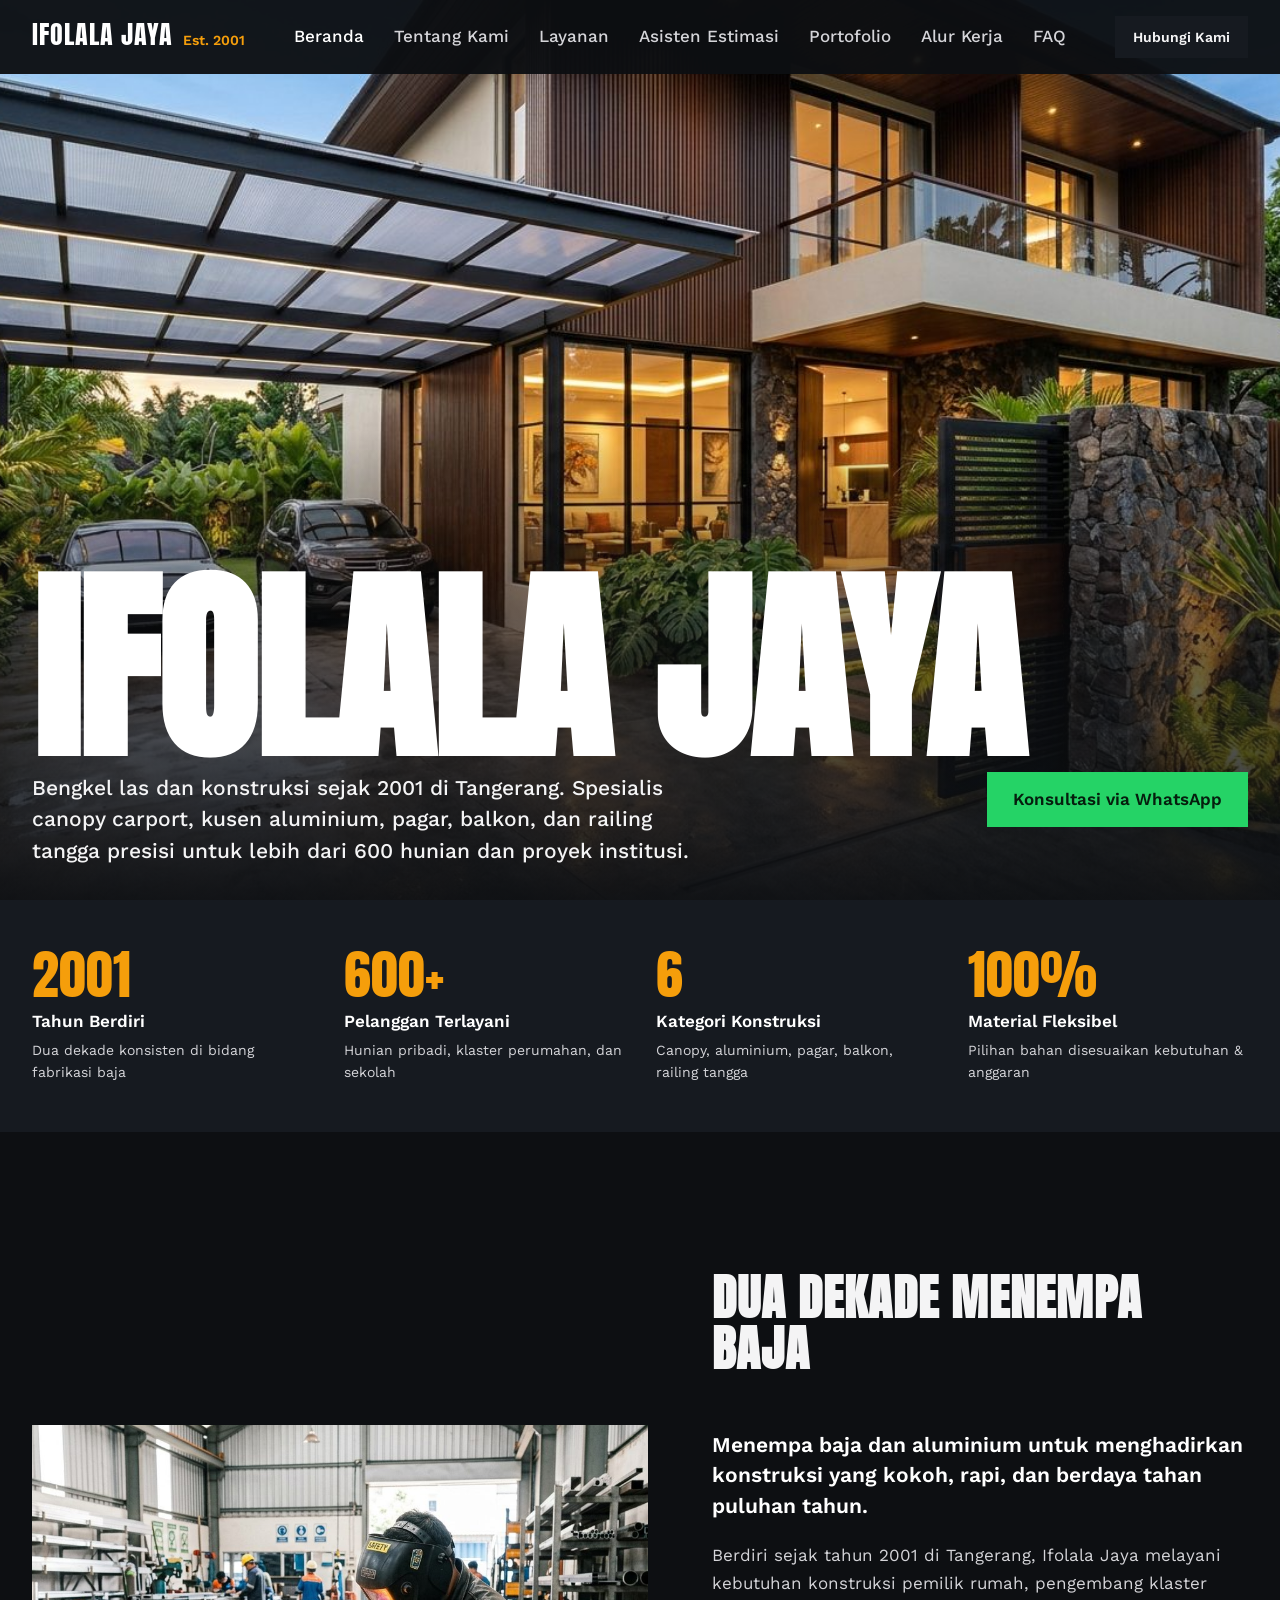
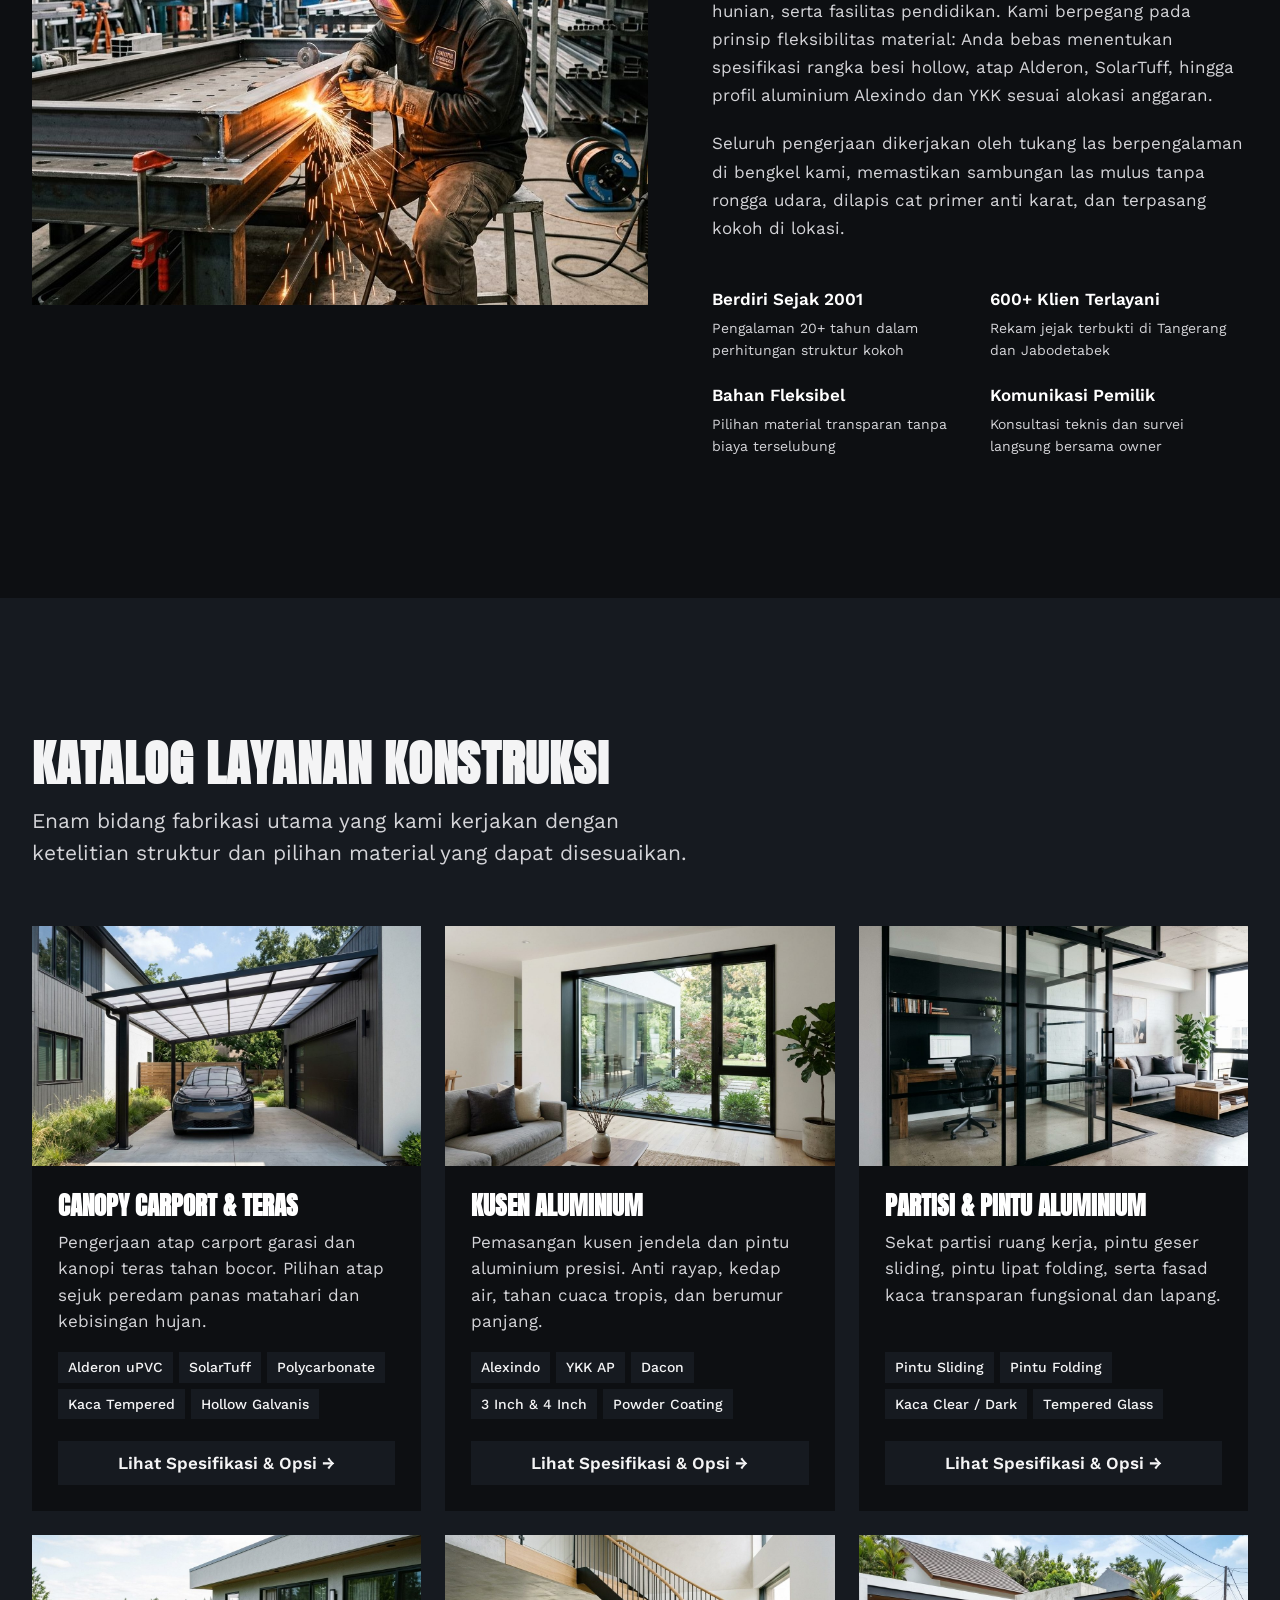
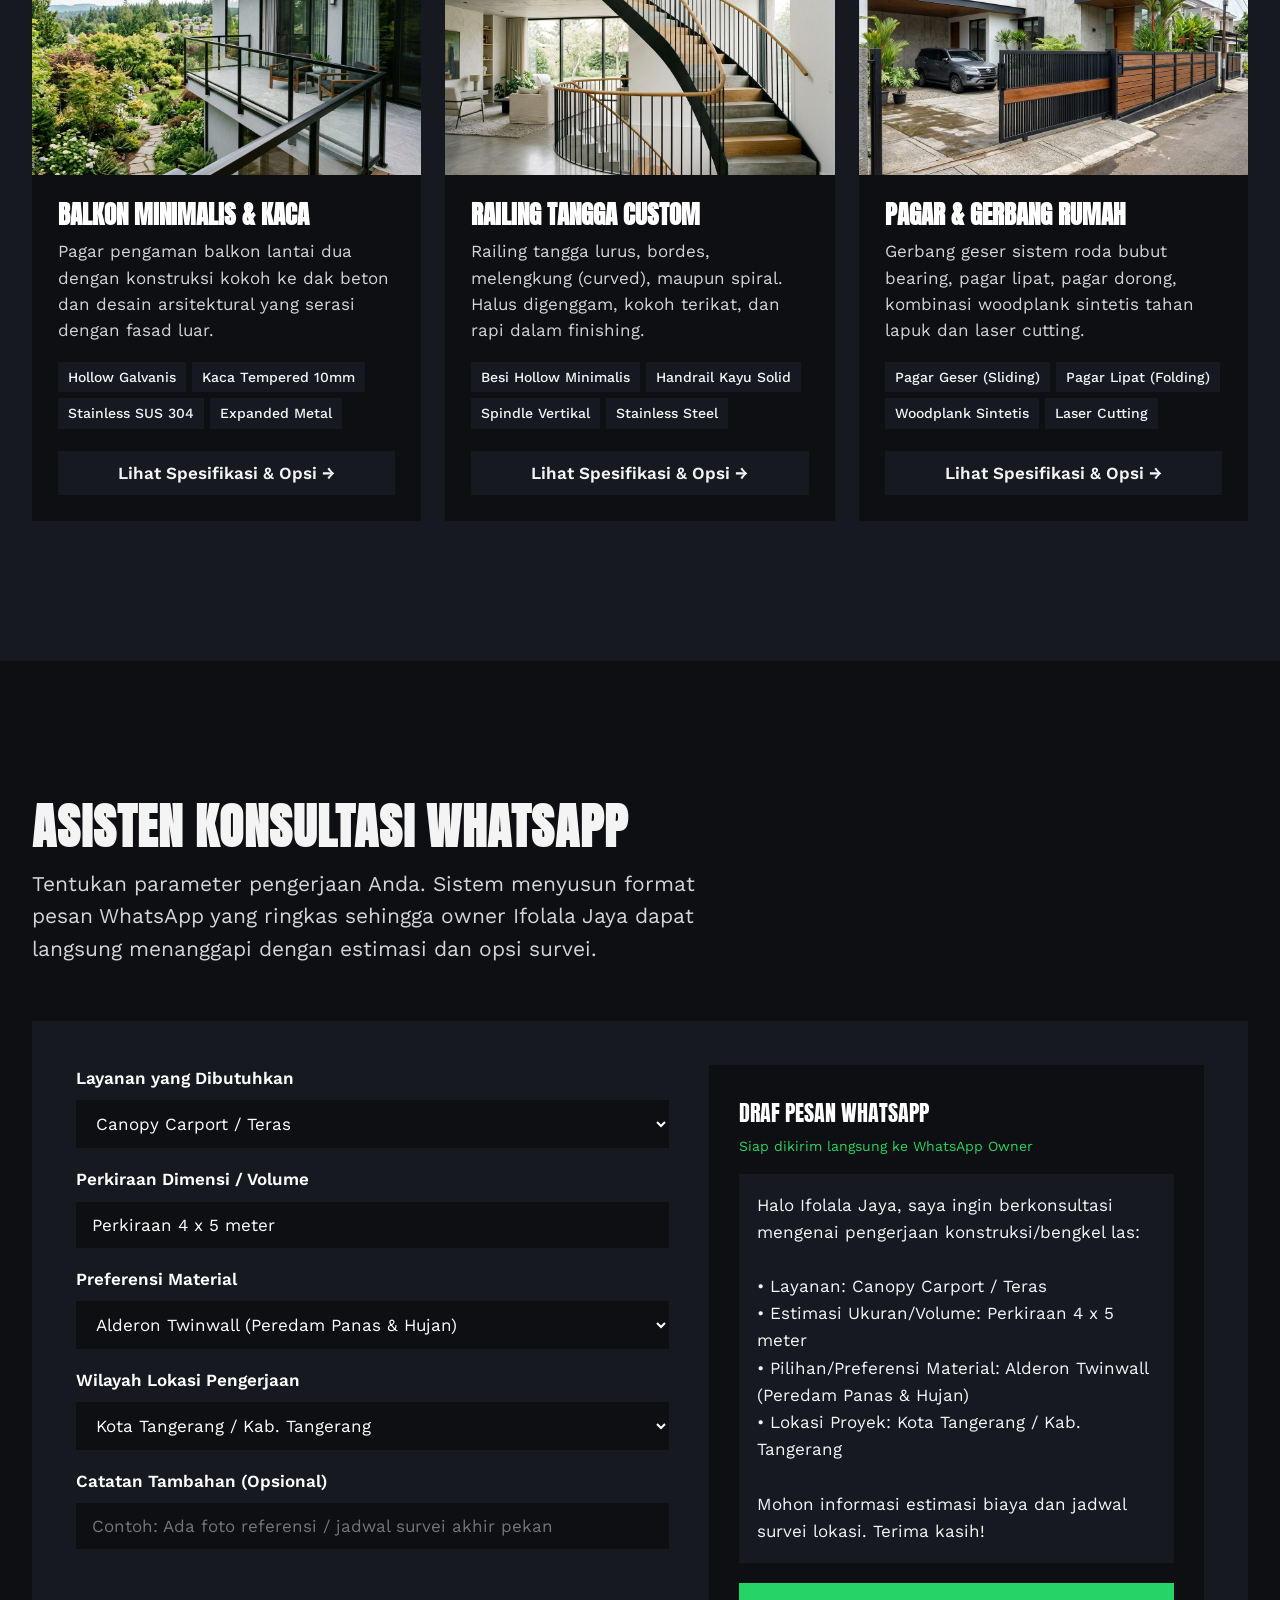
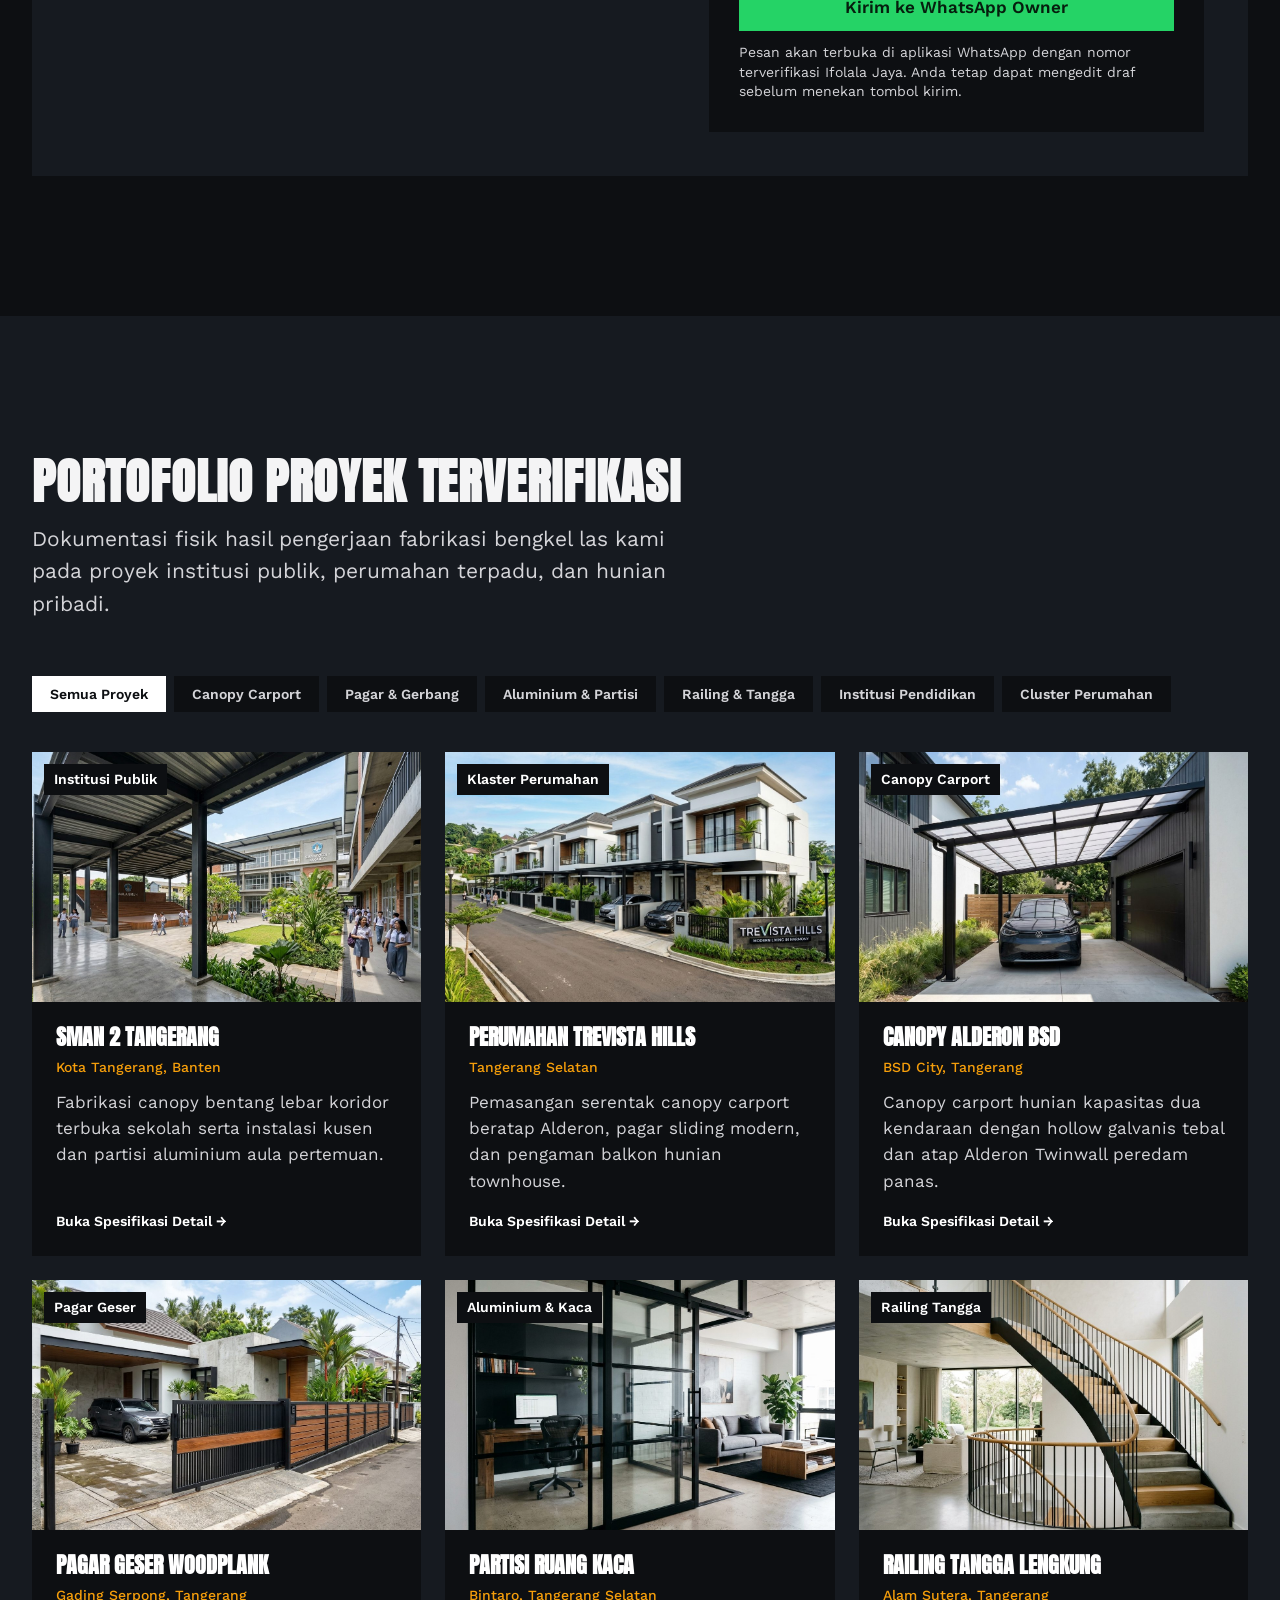
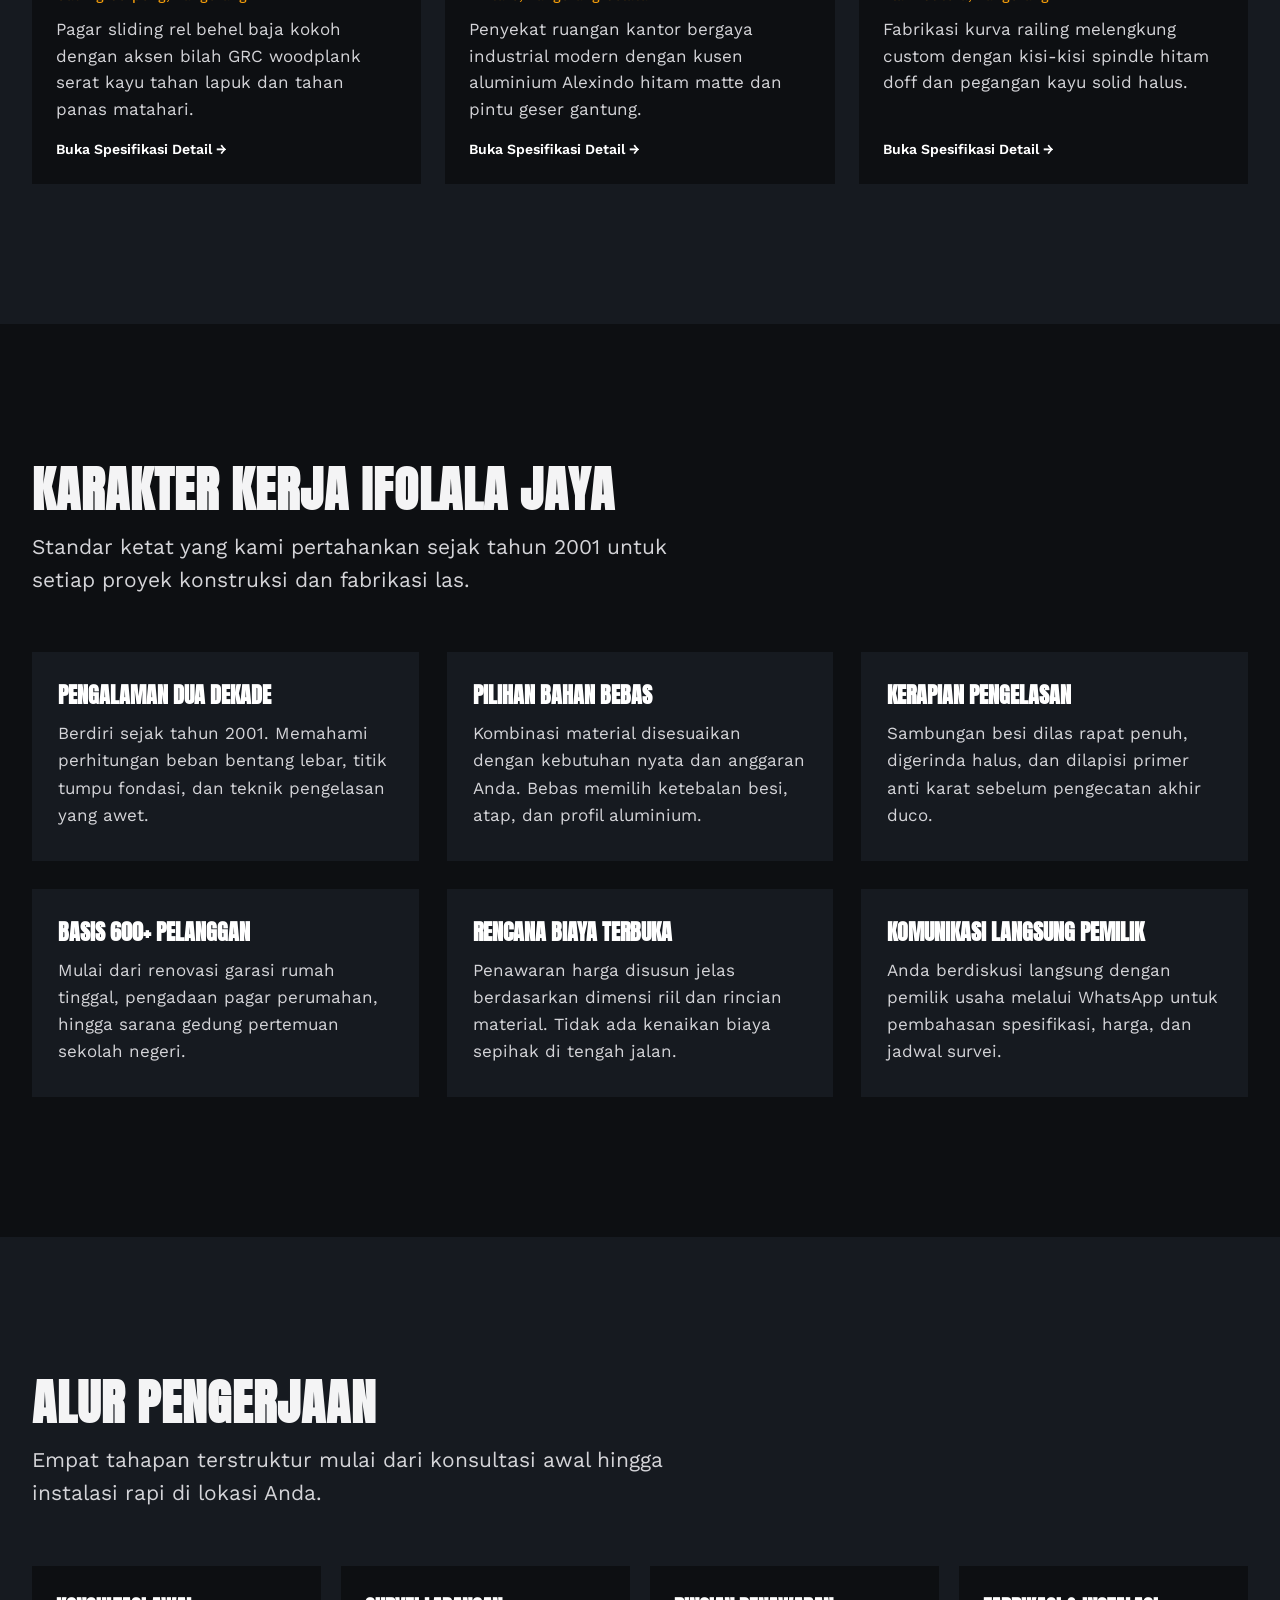
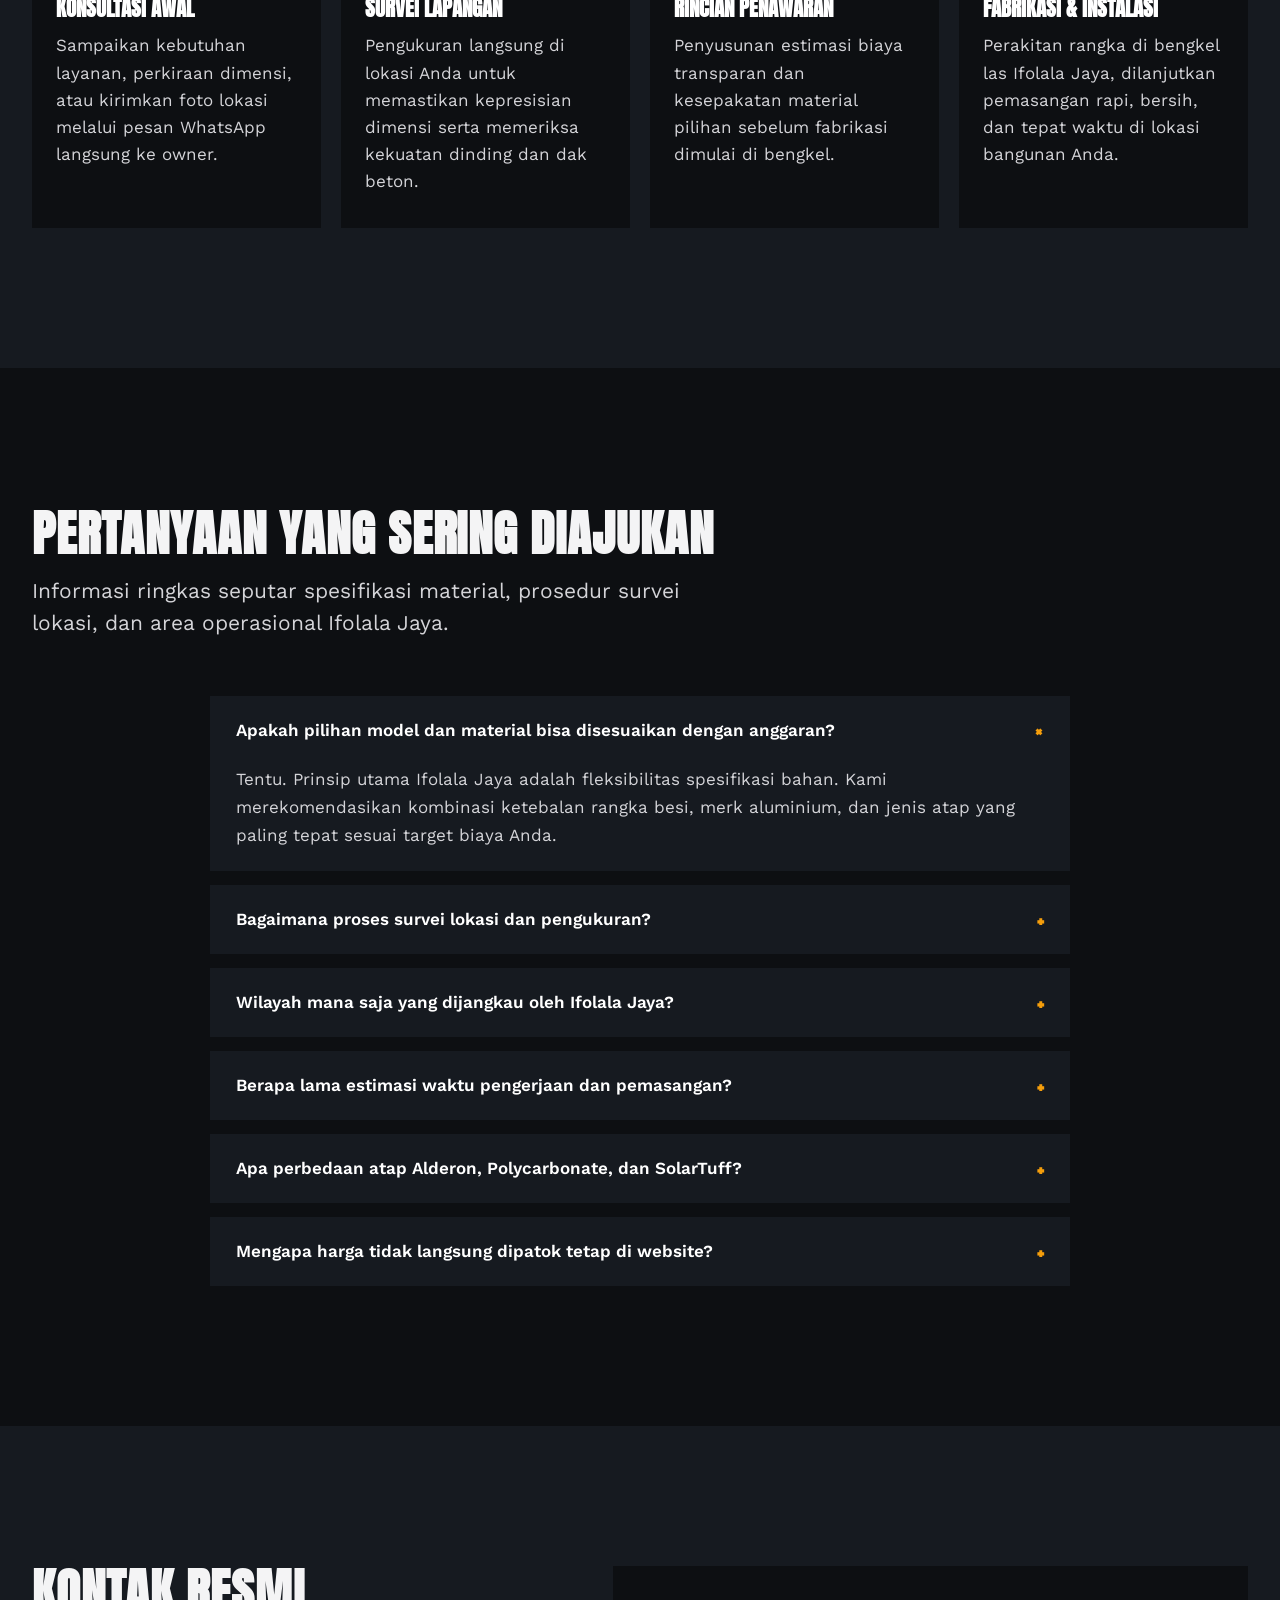
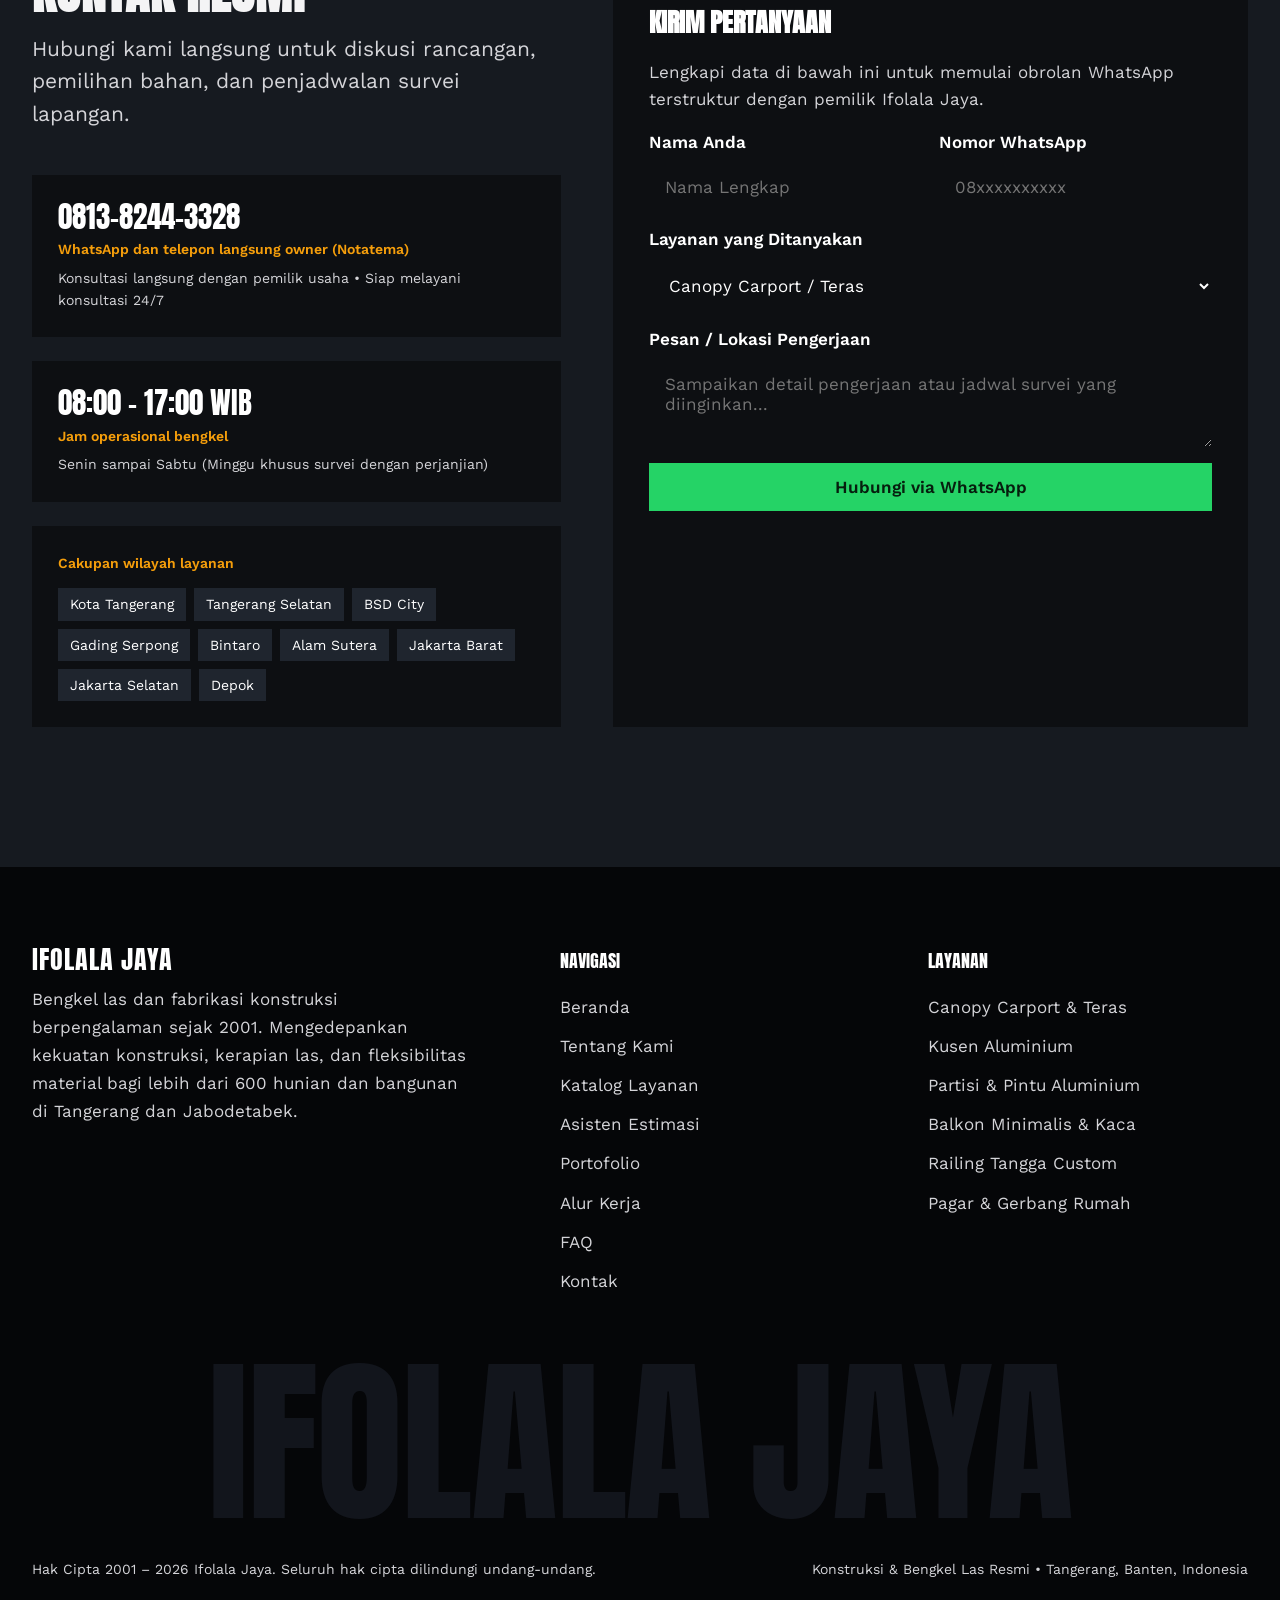
==== commit 57c57400: "add common file for production use" ====
--- a/index.html
+++ b/index.html
@@ -5,6 +5,11 @@
   <meta name="viewport" content="width=device-width, initial-scale=1.0">
   <title>Ifolala Jaya — Jasa Konstruksi & Bengkel Las Profesional sejak 2001</title>
   
+  <!-- Favicon & Mobile Manifest -->
+  <link rel="icon" type="image/svg+xml" href="assets/favicon.svg">
+  <link rel="manifest" href="site.webmanifest">
+  <meta name="theme-color" content="#0d0f12">
+
   <!-- SEO Meta Tags -->
   <meta name="description" content="Ifolala Jaya: Bengkel las dan konstruksi sejak 2001 di Tangerang dan Jabodetabek. Melayani pembuatan canopy, kusen & partisi aluminium, pagar, balkon, dan railing tangga. 600+ klien puas. Konsultasi WhatsApp langsung ke owner.">
   <meta name="keywords" content="jasa bengkel las, jasa pembuatan canopy, jasa pagar besi, kusen aluminium, partisi aluminium, railing tangga, balkon minimalis, bengkel las tangerang, bengkel las jakarta, canopy alderon, ifolala jaya">
@@ -12,19 +17,26 @@
   <meta name="robots" content="index, follow">
   <link rel="canonical" href="https://ifolalajaya.com/">
 
-  <!-- Open Graph -->
+  <!-- Open Graph / WhatsApp Preview -->
   <meta property="og:type" content="website">
   <meta property="og:url" content="https://ifolalajaya.com/">
   <meta property="og:title" content="Ifolala Jaya — Konstruksi & Bengkel Las sejak 2001">
   <meta property="og:description" content="Solusi konstruksi dan bengkel las presisi. Canopy, aluminium, pagar, balkon, & railing tangga. Telah melayani 600+ pelanggan.">
-  <meta property="og:image" content="assets/images/hero.jpg">
-
-  <!-- Twitter -->
+  <meta property="og:image" content="https://ifolalajaya.com/assets/images/hero.jpg">
+  <meta property="og:image:width" content="1440">
+  <meta property="og:image:height" content="900">
+  <meta property="og:image:type" content="image/jpeg">
+  <meta property="og:locale" content="id_ID">
+
+  <!-- Twitter Card -->
   <meta property="twitter:card" content="summary_large_image">
   <meta property="twitter:url" content="https://ifolalajaya.com/">
   <meta property="twitter:title" content="Ifolala Jaya — Konstruksi & Bengkel Las">
   <meta property="twitter:description" content="Spesialis Canopy, Aluminium, Pagar, Balkon, & Railing Tangga. Pengalaman 20+ tahun.">
-  <meta property="twitter:image" content="assets/images/hero.jpg">
+  <meta property="twitter:image" content="https://ifolalajaya.com/assets/images/hero.jpg">
+
+  <!-- Performance: Preload Critical Hero Image -->
+  <link rel="preload" as="image" href="assets/images/hero.jpg" fetchpriority="high">
 
   <!-- Typography & Styles -->
   <link rel="preconnect" href="https://fonts.googleapis.com">
@@ -41,7 +53,7 @@
     "image": "https://ifolalajaya.com/assets/images/hero.jpg",
     "description": "Jasa konstruksi dan fabrikasi bengkel las terpercaya sejak 2001. Spesialis canopy, kusen aluminium, partisi kaca, balkon, railing tangga, dan pagar.",
     "foundingDate": "2001",
-    "telephone": "+6281290902001",
+    "telephone": "+6281382443328",
     "priceRange": "$$",
     "address": {
       "@type": "PostalAddress",
--- a/css/style.css
+++ b/css/style.css
@@ -5,7 +5,7 @@
    Strict No-Slop Standard
    =================================================================== */
 
-@import url('https://fonts.googleapis.com/css2?family=Anton&family=Work+Sans:wght@400;500;600;700&display=swap');
+/* Fonts are preloaded in HTML via <link rel="preconnect"> and <link rel="stylesheet"> */
 
 /* --- 5 Clear Scale Steps (Rules: Display, Heading, Lead, Body, Small) --- */
 :root {
